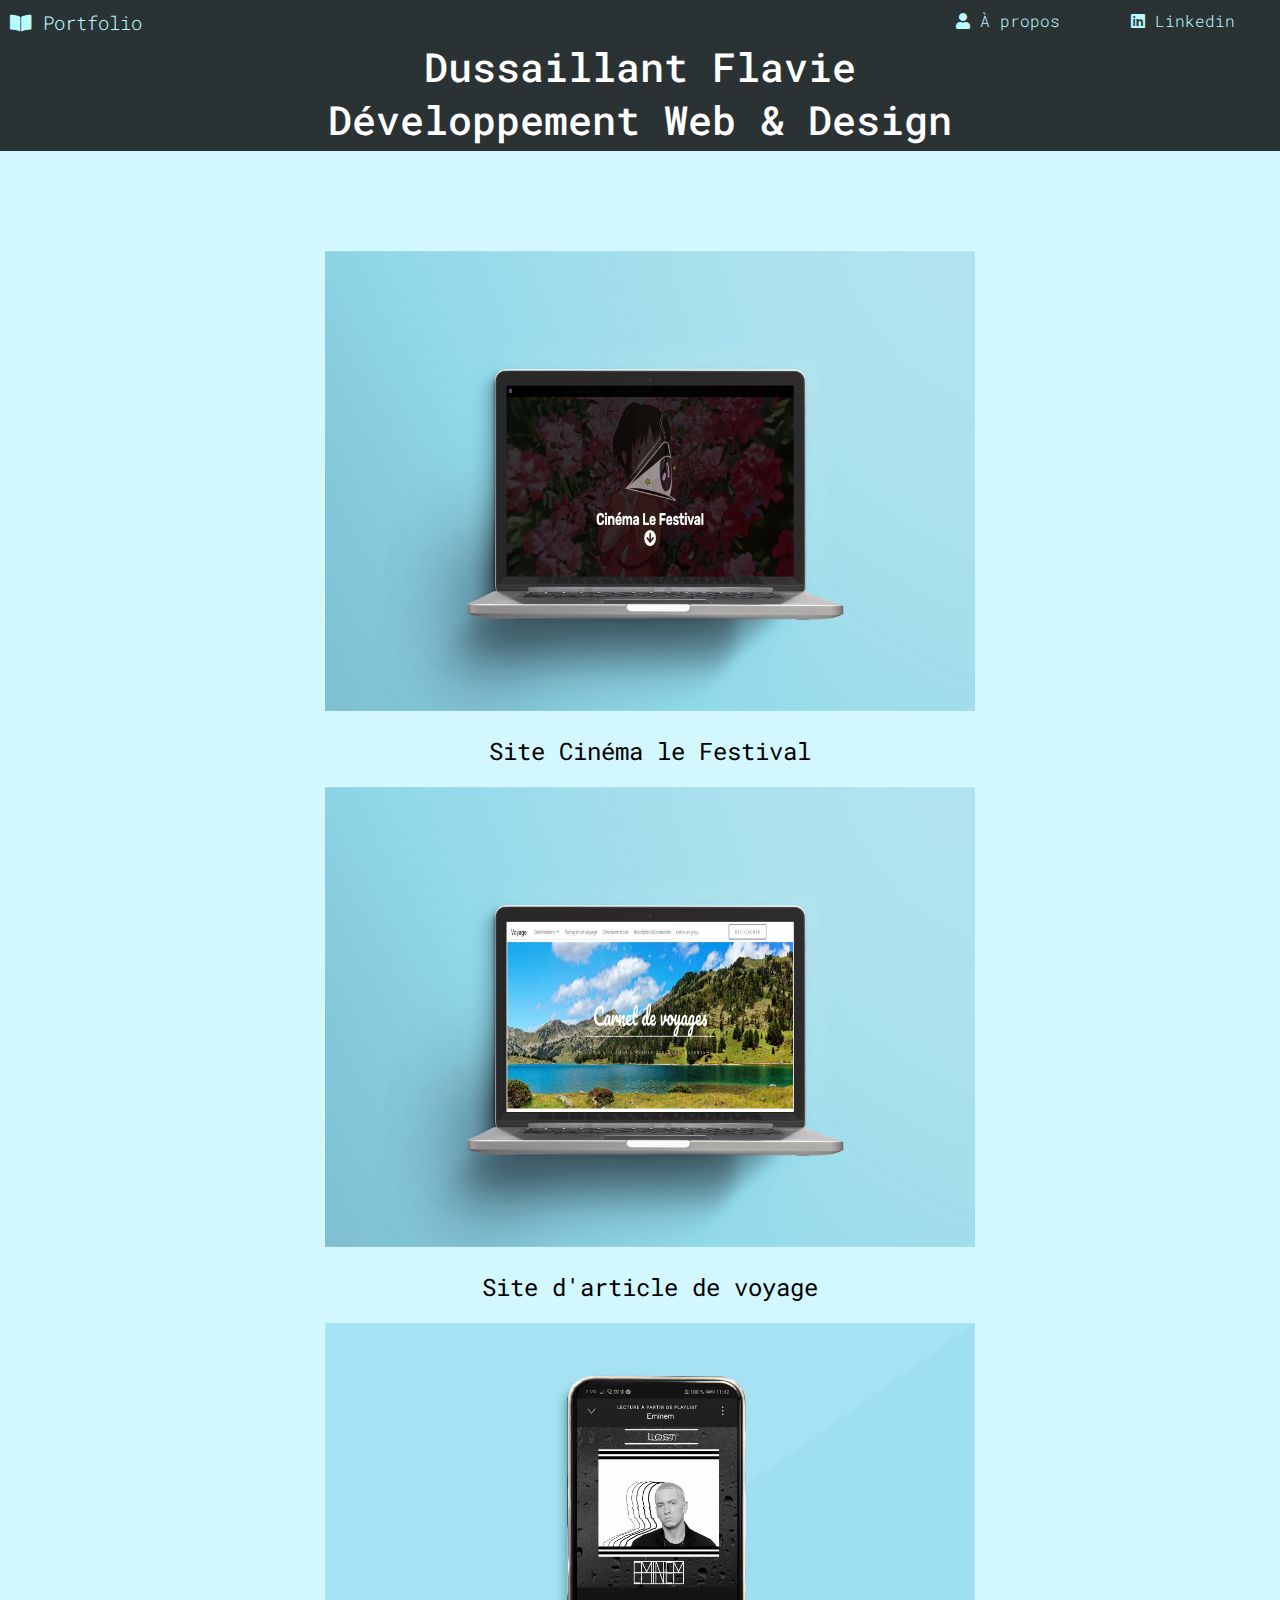
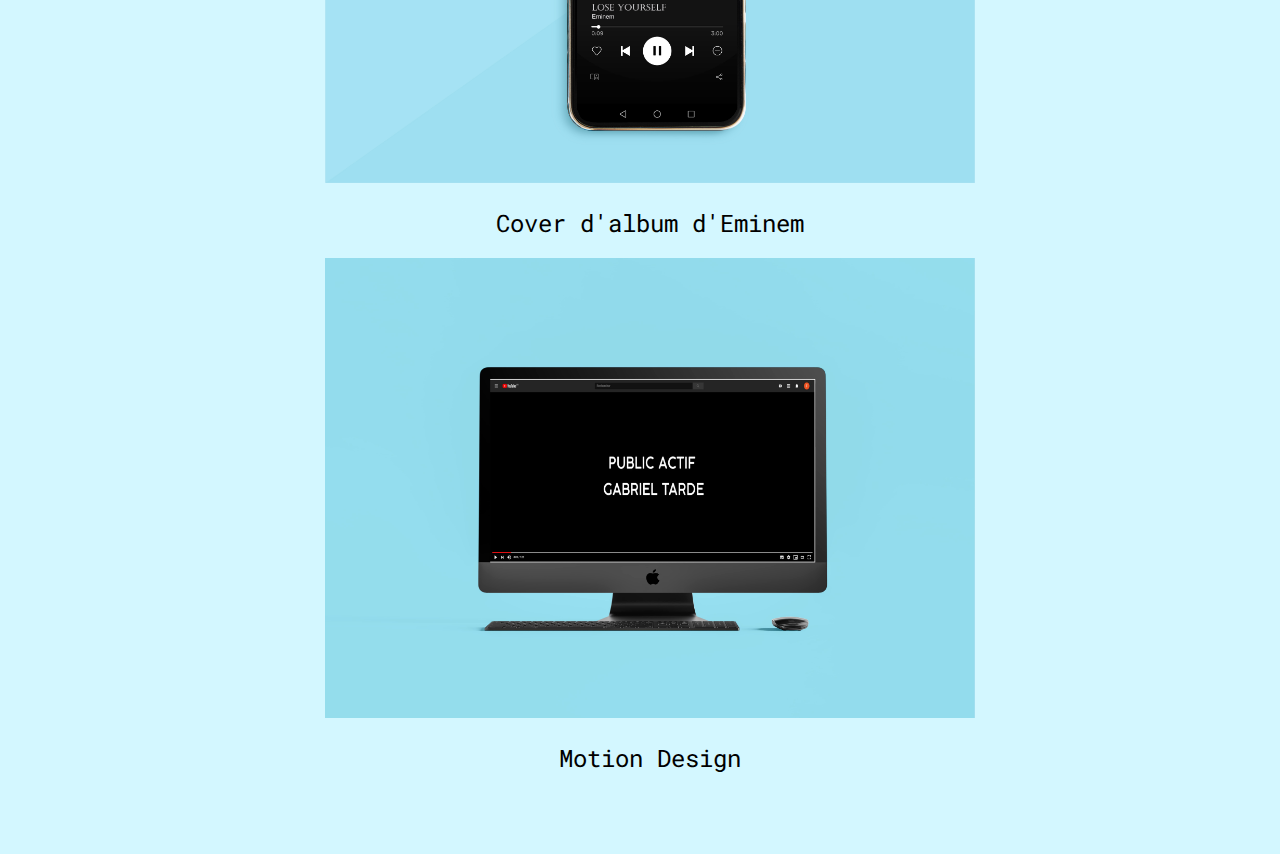
==== index.html @ 9dba4fa4 "lien" ====
<!DOCTYPE html>
<html lang="en">

<head>
    <meta charset="UTF-8">
    <meta name="viewport" content="width=device-width, initial-scale=1.0">
    <title>Dussaillant Flavie | Portfolio</title>
    <link rel="stylesheet" href="https://cdnjs.cloudflare.com/ajax/libs/font-awesome/5.15.1/css/all.min.css">
    <link rel="stylesheet" href="index.css">
</head>

<body>
    <header>
        <div class="top">
            <a href="index.html">
                <p class="headertext">
                    <i class="fas fa-book-open"></i> Portfolio
                </p>
            </a>
            <div class="menu">
                <a href="apropos.html"><i class="fas fa-user"></i> À propos</a>
                <a href="http://www.linkedin.com/in/flavie-dussaillant-998066182"><i class="fab fa-linkedin"></i> Linkedin</a>
            </div>
        </div>
        <div class="titre">
            <h1>Dussaillant Flavie</br>Développement Web & Design</h1>
        </div>
    </header>

    <main>
        <div class="container">
            <div class="container1">
                <div class="element">
                    <a href="sitecinema.html">
                        <img class="image" src="image/ordicinema.jpg" alt="Site le Cinéma le Festival dans un ordinateur portable" />
                        <div class="overlay">
                            <div class="text">Cliquez pour en savoir plus</div>
                        </div>
                    </a>
                </div>
                <h2>Site Cinéma le Festival</h2>
            </div>
            <div class="container1">
                <div class="element">
                    <a href="sitevoyage.html">
                        <img class="image" src="image/ordivoyagefond.jpg" alt="Site d'article de voyage dans un ordinateur portable" />
                        <div class="overlay">
                            <div class="text">Cliquez pour en savoir plus</div>
                        </div>
                    </a>
                </div>
                <h2>Site d'article de voyage</h2>
            </div>

            <div class="container1">
                <div class="element ">
                    <a href="cover.html">
                        <img class="image" src="image/telephonefond.jpg" alt="Cover de l'album de l'artiste eminem dans un téléphone sur Spotify" />
                        <div class="overlay">
                            <div class="text">Cliquez pour en savoir plus</div>
                        </div>
                    </a>
                </div>
                <h2>Cover d'album d'Eminem</h2>
            </div>
            <div class="container1">
                <div class="element ">
                    <a href="motiondesign.html">
                        <img class="image" src="image/ordiyoutube.jpg" alt="Cover de l'album de l'artiste eminem dans un téléphone sur Spotify" />
                        <div class="overlay">
                            <div class="text">Cliquez pour en savoir plus</div>
                        </div>
                    </a>
                </div>
                <h2>Motion Design</h2>
            </div>
        </div>

    </main>
</body>

</html>
---- index.css ----
@import url('https://fonts.googleapis.com/css2?family=Roboto+Mono:wght@100;200;300;400;500;600&display=swap');
                    body {
                        width: 100%;
                        height: 100%;
                        margin: 0;
                        background-color: rgb(211, 247, 255);
                    }
                    
                    main {
                        margin: 0px;
                    }
                    
                    header {
                        margin: 0;
                        left: 0;
                    }
                    /*header*/
                    
                    i {
                        color: rgb(185, 250, 255);
                    }
                    
                    i.fab.fa-youtube {
                        color: black;
                    }
                    
                    .top {
                        display: flex;
                        justify-content: space-between;
                        flex-wrap: column;
                        background-color: rgba(0, 0, 0, 0.8);
                        height: 20px;
                        padding: 10px 10px 10px 10px;
                        margin: 0;
                    }
                    
                    p.headertext {
                        margin: 0;
                        color: rgb(185, 250, 255);
                        font-size: 1.2em;
                        text-align: center;
                        font-family: 'Roboto Mono', monospace;
                        font-weight: 300;
                    }
                    
                    .menu {
                        display: flex;
                        justify-content: space-around;
                        width: 350px;
                        text-align: right;
                        font-family: 'Roboto Mono', monospace;
                        font-weight: 300;
                    }
                    
                    .menu a {
                        text-decoration: none;
                        color: rgb(185, 250, 255);
                    }
                    
                    .titre {
                        display: flex;
                        justify-content: space-around;
                        height: auto;
                        border-top: none;
                        background-color: rgba(0, 0, 0, 0.8);
                    }
                    /*Text*/
                    
                    h1 {
                        text-align: center;
                        color: white;
                        font-size: 2.5em;
                        font-family: 'Roboto Mono', monospace;
                        font-weight: 500;
                        margin: 0px 0px 5px 0px;
                    }
                    
                    h2 {
                        text-align: center;
                        font-family: 'Roboto Mono', monospace;
                        font-weight: 400;
                    }
                    
                    p {
                        text-align: center;
                        font-family: 'Roboto Mono', monospace;
                        font-weight: 200;
                    }
                    
                    a {
                        text-decoration: none;
                        color: black;
                    }
                    
                    a h2:hover {
                        color: purple;
                    }
                    
                    .textexplicatif {
                        display: flex;
                        justify-content: center;
                        margin: 50px 10px 50px 10px;
                    }
                    
                    .textexplicatif p {
                        text-align: justify;
                        width: 950px;
                    }
                    /*Index*/
                    
                    .container {
                        display: flex;
                        justify-content: space-around;
                        flex-wrap: wrap;
                        margin: 100px 60px 60px 80px;
                    }
                    
                    .image {
                        width: 650px;
                        height: 460px;
                    }
                    /* Index Hover : Effet sur image*/
                    
                    .element {
                        position: relative;
                        width: 650px;
                        margin: auto;
                        height: auto;
                    }
                    
                    .overlay {
                        position: absolute;
                        transition: 0.5s;
                        background-color: rgba(0, 0, 0, 0.6);
                        width: 100%;
                        height: 100%;
                        bottom: 0;
                        left: 0;
                        right: 0;
                        overflow: hidden;
                        opacity: 0;
                    }
                    
                    .text {
                        position: absolute;
                        color: white;
                        font-family: 'Roboto Mono', monospace;
                        font-size: 1.5em;
                        top: 50%;
                        left: 30%;
                        text-align: center;
                        opacity: 0;
                    }
                    
                    .element:hover .overlay {
                        opacity: 1;
                    }
                    
                    .element:hover .text {
                        opacity: 1;
                    }
                    /*Site Cinéma*/
                    
                    .partie {
                        display: flex;
                        flex-wrap: wrap;
                        justify-content: space-around;
                    }
                    
                    .siteweb {
                        display: flex;
                        flex-wrap: wrap;
                        margin-top: 80px;
                        justify-content: space-around;
                    }
                    
                    .image11 {
                        margin-top: 10px;
                        width: 500px;
                        height: 100%;
                    }
                    
                    .image12 {
                        margin-top: 20px;
                        width: 550px;
                        height: 360px;
                    }
                    /*Site de voyage*/
                    
                    .image14 {
                        margin-top: 10px;
                        width: 550px;
                        height: 100%;
                    }
                    /*Cover d'album*/
                    
                    .imagecover {
                        width: 600px;
                        height: 400px;
                        margin-top: 15px;
                        padding: 0;
                        object-fit: contain;
                    }
                    
                    .containercover {
                        display: flex;
                        flex-wrap: wrap;
                        flex-direction: ;
                        justify-content: space-around;
                        margin: 100px 30px 10px 30px;
                    }
                    /*A propos*/
                    
                    .presentation {
                        display: flex;
                        justify-content: space-around;
                        width: 100%;
                        height: 100%;
                        margin: 100px 70px 0 70px;
                    }
                    
                    .presentationtext {
                        width: 700px;
                        margin-top: 50px;
                    }
                    
                    .presentationimage {
                        width: 600px;
                        height: 450px;
                        object-fit: contain;
                        margin: 10px 50px 10px 50px;
                    }
                    
                    .presentation p {
                        text-align: justify;
                    }
                    /*Vidéos*/
                    
                    .videocinema {
                        display: flex;
                        justify-content: space-around;
                        flex-wrap: wrap;
                    }
                    
                    .fullscreen-video {
                        width: 1000px;
                        height: 500px;
                        margin: 0;
                        padding: 0;
                        object-fit: contain;
                    }
                    /*Bouton Popup*/
                    
                    .btnPopup {
                        background-color: #1F618D;
                        padding: 1em 1em;
                        font-size: 1em;
                        font-family: 'Roboto Mono', monospace;
                        color: white;
                        cursor: pointer;
                        border-radius: 15px;
                    }
                    
                    .btnPopup:hover {
                        background-color: teal;
                        border-radius: 15px;
                    }
                    
                    .overlay1 {
                        position: fixed;
                        background-color: rgba(0, 0, 0, 0.6);
                        width: 100%;
                        height: 100%;
                        top: 0;
                        left: 0;
                        right: 0;
                        display: none;
                        text-align: center;
                        color: white;
                        font-weight: 400;
                        font-family: 'Roboto Mono', monospace;
                        justify-content: space-around;
                    }
                    
                    .popup {
                        margin: 5% auto;
                        width: 60%;
                        height: 70%;
                        background-color: rgba(0, 0, 0, 0.9);
                        padding: 1em;
                    }
                    
                    .btnClose {
                        cursor: pointer;
                    }
                    
                    .bouton {
                        margin-top: 30px;
                        display: flex;
                        flex-wrap: wrap;
                        justify-content: space-around;
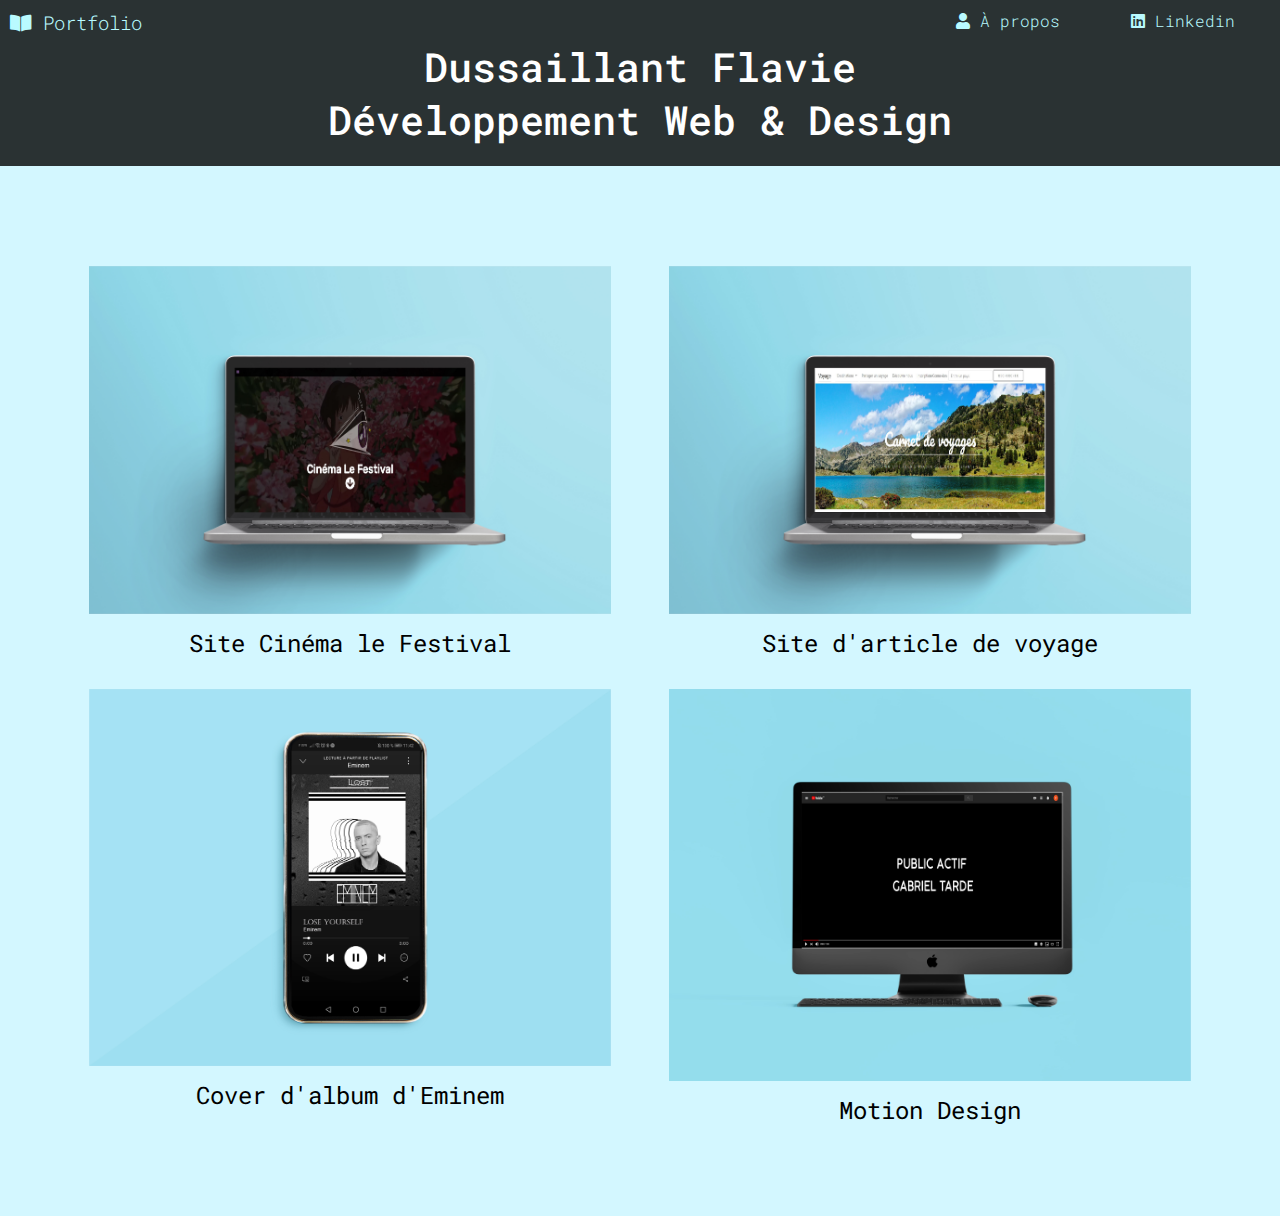
==== commit 6d585ea9: "responsivité index" ====
--- a/index.html
+++ b/index.html
@@ -1,5 +1,5 @@
 <!DOCTYPE html>
-<html lang="en">
+<html lang="fr">
 
 <head>
     <meta charset="UTF-8">
@@ -28,7 +28,7 @@
     </header>
 
     <main>
-        <div class="container">
+        <div class="wrapper">
             <div class="container1">
                 <div class="element">
                     <a href="sitecinema.html">
@@ -38,7 +38,7 @@
                         </div>
                     </a>
                 </div>
-                <h2>Site Cinéma le Festival</h2>
+                <h2 class="index">Site Cinéma le Festival</h2>
             </div>
             <div class="container1">
                 <div class="element">
@@ -49,7 +49,7 @@
                         </div>
                     </a>
                 </div>
-                <h2>Site d'article de voyage</h2>
+                <h2 class="index">Site d'article de voyage</h2>
             </div>
 
             <div class="container1">
@@ -61,7 +61,7 @@
                         </div>
                     </a>
                 </div>
-                <h2>Cover d'album d'Eminem</h2>
+                <h2 class="index">Cover d'album d'Eminem</h2>
             </div>
             <div class="container1">
                 <div class="element ">
@@ -72,7 +72,7 @@
                         </div>
                     </a>
                 </div>
-                <h2>Motion Design</h2>
+                <h2 class="index">Motion Design</h2>
             </div>
         </div>
 
--- a/index.css
+++ b/index.css
@@ -1,301 +1,365 @@
-                        @import url('https://fonts.googleapis.com/css2?family=Roboto+Mono:wght@100;200;300;400;500;600&display=swap');
-                    body {
-                        width: 100%;
-                        height: 100%;
-                        margin: 0;
-                        background-color: rgb(211, 247, 255);
-                    }
-                    
-                    main {
-                        margin: 0px;
-                    }
-                    
-                    header {
-                        margin: 0;
-                        left: 0;
-                    }
-                    /*header*/
-                    
-                    i {
-                        color: rgb(185, 250, 255);
-                    }
-                    
-                    i.fab.fa-youtube {
-                        color: black;
-                    }
-                    
-                    .top {
-                        display: flex;
-                        justify-content: space-between;
-                        flex-wrap: column;
-                        background-color: rgba(0, 0, 0, 0.8);
-                        height: 20px;
-                        padding: 10px 10px 10px 10px;
-                        margin: 0;
-                    }
-                    
-                    p.headertext {
-                        margin: 0;
-                        color: rgb(185, 250, 255);
-                        font-size: 1.2em;
-                        text-align: center;
-                        font-family: 'Roboto Mono', monospace;
-                        font-weight: 300;
-                    }
-                    
-                    .menu {
-                        display: flex;
-                        justify-content: space-around;
-                        width: 350px;
-                        text-align: right;
-                        font-family: 'Roboto Mono', monospace;
-                        font-weight: 300;
-                    }
-                    
-                    .menu a {
-                        text-decoration: none;
-                        color: rgb(185, 250, 255);
-                    }
-                    
-                    .titre {
-                        display: flex;
-                        justify-content: space-around;
-                        height: auto;
-                        border-top: none;
-                        background-color: rgba(0, 0, 0, 0.8);
-                    }
-                    /*Text*/
-                    
-                    h1 {
-                        text-align: center;
-                        color: white;
-                        font-size: 2.5em;
-                        font-family: 'Roboto Mono', monospace;
-                        font-weight: 500;
-                        margin: 0px 0px 5px 0px;
-                    }
-                    
-                    h2 {
-                        text-align: center;
-                        font-family: 'Roboto Mono', monospace;
-                        font-weight: 400;
-                    }
-                    
-                    p {
-                        text-align: center;
-                        font-family: 'Roboto Mono', monospace;
-                        font-weight: 200;
-                    }
-                    
-                    a {
-                        text-decoration: none;
-                        color: black;
-                    }
-                    
-                    a h2:hover {
-                        color: purple;
-                    }
-                    
-                    .textexplicatif {
-                        display: flex;
-                        justify-content: center;
-                        margin: 50px 10px 50px 10px;
-                    }
-                    
-                    .textexplicatif p {
-                        text-align: justify;
-                        width: 950px;
-                    }
-                    /*Index*/
-                    
-                    .container {
-                        display: flex;
-                        justify-content: space-around;
-                        flex-wrap: wrap;
-                        margin: 100px 60px 60px 80px;
-                    }
-                    
-                    .image {
-                        width: 650px;
-                        height: 460px;
-                    }
-                    /* Index Hover : Effet sur image*/
-                    
-                    .element {
-                        position: relative;
-                        width: 650px;
-                        margin: auto;
-                        height: auto;
-                    }
-                    
-                    .overlay {
-                        position: absolute;
-                        transition: 0.5s;
-                        background-color: rgba(0, 0, 0, 0.6);
-                        width: 100%;
-                        height: 100%;
-                        bottom: 0;
-                        left: 0;
-                        right: 0;
-                        overflow: hidden;
-                        opacity: 0;
-                    }
-                    
-                    .text {
-                        position: absolute;
-                        color: white;
-                        font-family: 'Roboto Mono', monospace;
-                        font-size: 1.5em;
-                        top: 50%;
-                        left: 30%;
-                        text-align: center;
-                        opacity: 0;
-                    }
-                    
-                    .element:hover .overlay {
-                        opacity: 1;
-                    }
-                    
-                    .element:hover .text {
-                        opacity: 1;
-                    }
-                    /*Site Cinéma*/
-                    
-                    .partie {
-                        display: flex;
-                        flex-wrap: wrap;
-                        justify-content: space-around;
-                    }
-                    
-                    .siteweb {
-                        display: flex;
-                        flex-wrap: wrap;
-                        margin-top: 80px;
-                        justify-content: space-around;
-                    }
-                    
-                    .image11 {
-                        margin-top: 10px;
-                        width: 500px;
-                        height: 100%;
-                    }
-                    
-                    .image12 {
-                        margin-top: 20px;
-                        width: 550px;
-                        height: 360px;
-                    }
-                    /*Site de voyage*/
-                    
-                    .image14 {
-                        margin-top: 10px;
-                        width: 550px;
-                        height: 100%;
-                    }
-                    /*Cover d'album*/
-                    
-                    .imagecover {
-                        width: 600px;
-                        height: 400px;
-                        margin-top: 15px;
-                        padding: 0;
-                        object-fit: contain;
-                    }
-                    
-                    .containercover {
-                        display: flex;
-                        flex-wrap: wrap;
-                        flex-direction: ;
-                        justify-content: space-around;
-                        margin: 100px 30px 10px 30px;
-                    }
-                    /*A propos*/
-                    
-                    .presentation {
-                        display: flex;
-                        justify-content: space-around;
-                        width: 100%;
-                        height: 100%;
-                        margin: 100px 70px 0 70px;
-                    }
-                    
-                    .presentationtext {
-                        width: 700px;
-                        margin-top: 50px;
-                    }
-                    
-                    .presentationimage {
-                        width: 600px;
-                        height: 450px;
-                        object-fit: contain;
-                        margin: 10px 50px 10px 50px;
-                    }
-                    
-                    .presentation p {
-                        text-align: justify;
-                    }
-                    /*Vidéos*/
-                    
-                    .videocinema {
-                        display: flex;
-                        justify-content: space-around;
-                        flex-wrap: wrap;
-                    }
-                    
-                    .fullscreen-video {
-                        width: 1000px;
-                        height: 500px;
-                        margin: 0;
-                        padding: 0;
-                        object-fit: contain;
-                    }
-                    /*Bouton Popup*/
-                    
-                    .btnPopup {
-                        background-color: #1F618D;
-                        padding: 1em 1em;
-                        font-size: 1em;
-                        font-family: 'Roboto Mono', monospace;
-                        color: white;
-                        cursor: pointer;
-                        border-radius: 15px;
-                    }
-                    
-                    .btnPopup:hover {
-                        background-color: teal;
-                        border-radius: 15px;
-                    }
-                    
-                    .overlay1 {
-                        position: fixed;
-                        background-color: rgba(0, 0, 0, 0.6);
-                        width: 100%;
-                        height: 100%;
-                        top: 0;
-                        left: 0;
-                        right: 0;
-                        display: none;
-                        text-align: center;
-                        color: white;
-                        font-weight: 400;
-                        font-family: 'Roboto Mono', monospace;
-                        justify-content: space-around;
-                    }
-                    
-                    .popup {
-                        margin: 5% auto;
-                        width: 60%;
-                        height: 70%;
-                        background-color: rgba(0, 0, 0, 0.9);
-                        padding: 1em;
-                    }
-                    
-                    .btnClose {
-                        cursor: pointer;
-                    }
-                    
-                    .bouton {
-                        margin-top: 30px;
-                        display: flex;
-                        flex-wrap: wrap;
-                        justify-content: space-around;+@import url('https://fonts.googleapis.com/css2?family=Roboto+Mono:wght@100;200;300;400;500;600&display=swap');
+
+/*src7*/
+
+body {
+    width: 100%;
+    height: 100%;
+    margin: 0;
+    background-color: rgb(211, 247, 255);
+}
+
+main {
+    margin: 0;
+    padding: 0;
+}
+
+header {
+    margin: 0;
+    left: 0;
+}
+
+
+/*header*/
+
+i {
+    color: rgb(185, 250, 255);
+}
+
+i.fab.fa-youtube {
+    color: black;
+}
+
+.top {
+    display: flex;
+    justify-content: space-between;
+    flex-wrap: column;
+    background-color: rgba(0, 0, 0, 0.8);
+    height: 20px;
+    padding: 10px 10px 10px 10px;
+    margin: 0;
+}
+
+p.headertext {
+    margin: 0;
+    color: rgb(185, 250, 255);
+    font-size: 1.2em;
+    text-align: center;
+    font-family: 'Roboto Mono', monospace;
+    font-weight: 300;
+}
+
+.menu {
+    display: flex;
+    justify-content: space-around;
+    width: 350px;
+    text-align: right;
+    font-family: 'Roboto Mono', monospace;
+    font-weight: 300;
+}
+
+.menu:first-child {}
+
+.menu a {
+    text-decoration: none;
+    color: rgb(185, 250, 255);
+}
+
+.titre {
+    display: flex;
+    justify-content: space-around;
+    height: auto;
+    border-top: none;
+    background-color: rgba(0, 0, 0, 0.8);
+}
+
+
+/*Text*/
+
+h1 {
+    text-align: center;
+    color: white;
+    font-size: 2.5em;
+    font-family: 'Roboto Mono', monospace;
+    font-weight: 500;
+    margin: 0px 0px 20px 0px;
+}
+
+h2 {
+    text-align: center;
+    font-family: 'Roboto Mono', monospace;
+    font-weight: 400;
+    font-size: 1.5em;
+}
+
+h2.index {
+    margin-top: 9px;
+    margin-bottom: 30px;
+}
+
+p {
+    text-align: center;
+    font-family: 'Roboto Mono', monospace;
+    font-weight: 300;
+}
+
+a {
+    text-decoration: none;
+    color: black;
+}
+
+a h2:hover {
+    color: purple;
+}
+
+.textexplicatif {
+    display: flex;
+    justify-content: center;
+    margin: 50px 10px 50px 10px;
+}
+
+.textexplicatif p {
+    text-align: center;
+    width: 950px;
+}
+
+
+/*Index*/
+
+.wrapper {
+    display: flex;
+    justify-content: space-around;
+    flex-wrap: wrap;
+    margin: 100px 60px 60px 60px;
+}
+
+.container1 {
+    width: 45%;
+    height: auto;
+}
+
+.image {
+    object-fit: contain;
+    width: 100%;
+    height: 100%;
+}
+
+
+/* Index Hover : Effet sur image*/
+
+.element {
+    position: relative;
+    width: 100%;
+    height: auto;
+    margin: auto;
+    height: auto;
+}
+
+.overlay {
+    position: absolute;
+    display: flex;
+    justify-content: center;
+    align-items: center;
+    transition: 0.5s;
+    background-color: rgba(0, 0, 0, 0.6);
+    width: 100%;
+    height: 100%;
+    bottom: 0;
+    left: 0;
+    right: 0;
+    overflow: hidden;
+    opacity: 0;
+}
+
+.text {
+    position: absolute;
+    color: white;
+    font-family: 'Roboto Mono', monospace;
+    font-size: 1.5em;
+    text-align: center;
+    opacity: 0;
+}
+
+.element:hover .overlay {
+    opacity: 1;
+}
+
+.element:hover .text {
+    opacity: 1;
+}
+
+
+/*Site Cinéma*/
+
+.partie {
+    display: flex;
+    flex-wrap: wrap;
+    justify-content: space-around;
+}
+
+.siteweb {
+    display: flex;
+    flex-wrap: wrap;
+    margin-top: 80px;
+    justify-content: space-around;
+}
+
+.image11 {
+    margin-top: 10px;
+    width: 500px;
+    height: 100%;
+}
+
+.image12 {
+    margin-top: 20px;
+    width: 550px;
+    height: 360px;
+}
+
+
+/*Site de voyage*/
+
+.image14 {
+    margin-top: 10px;
+    width: 550px;
+    height: 100%;
+}
+
+
+/*Cover d'album*/
+
+.imagecover {
+    width: 600px;
+    height: 400px;
+    margin-top: 15px;
+    padding: 0;
+    object-fit: contain;
+}
+
+.containercover {
+    display: flex;
+    flex-wrap: wrap;
+    justify-content: space-around;
+    margin: 100px 30px 10px 30px;
+}
+
+
+/*A propos*/
+
+.presentation {
+    display: flex;
+    justify-content: space-around;
+    width: 100%;
+    height: 100%;
+    margin: 100px 70px 0 70px;
+}
+
+.presentationtext {
+    width: 700px;
+    margin-top: 50px;
+}
+
+.presentationimage {
+    width: 600px;
+    height: 450px;
+    object-fit: contain;
+    margin: 10px 50px 10px 50px;
+}
+
+.presentation p {
+    text-align: left;
+}
+
+
+/*Vidéos*/
+
+.videocinema {
+    display: flex;
+    justify-content: space-around;
+    flex-wrap: wrap;
+}
+
+.fullscreen-video {
+    width: 1000px;
+    height: 500px;
+    margin: 0;
+    padding: 0;
+    object-fit: contain;
+}
+
+
+/*Bouton Popup*/
+
+.btnPopup {
+    background-color: #1F618D;
+    padding: 1em 1em;
+    font-size: 1em;
+    font-family: 'Roboto Mono', monospace;
+    color: white;
+    cursor: pointer;
+    border: 0;
+}
+
+.btnPopup:hover {
+    background-color: teal;
+}
+
+.overlay1 {
+    position: fixed;
+    background-color: rgba(0, 0, 0, 0.6);
+    width: 100%;
+    height: 100%;
+    top: 0;
+    left: 0;
+    right: 0;
+    display: none;
+    text-align: center;
+    color: white;
+    font-weight: 400;
+    font-family: 'Roboto Mono', monospace;
+    justify-content: space-around;
+}
+
+.popup {
+    margin: 5% auto;
+    width: 60%;
+    height: 70%;
+    background-color: rgba(0, 0, 0, 0.9);
+    padding: 1em;
+}
+
+.btnClose {
+    cursor: pointer;
+}
+
+.bouton {
+    margin-top: 30px;
+    display: flex;
+    flex-wrap: wrap;
+    justify-content: space-around;
+}
+
+
+/*Version tablette */
+
+@media all and (max-width:1250px) {
+    h1 {
+        font-size: 2em;
+    }
+}
+
+
+/*Version téléphone */
+
+@media all and (max-width:800px) {
+    .wrapper {
+        flex-direction: column;
+    }
+    .container1 {
+        width: 100%;
+        height: auto;
+    }
+    h1 {
+        font-size: 1.5em;
+    }
+}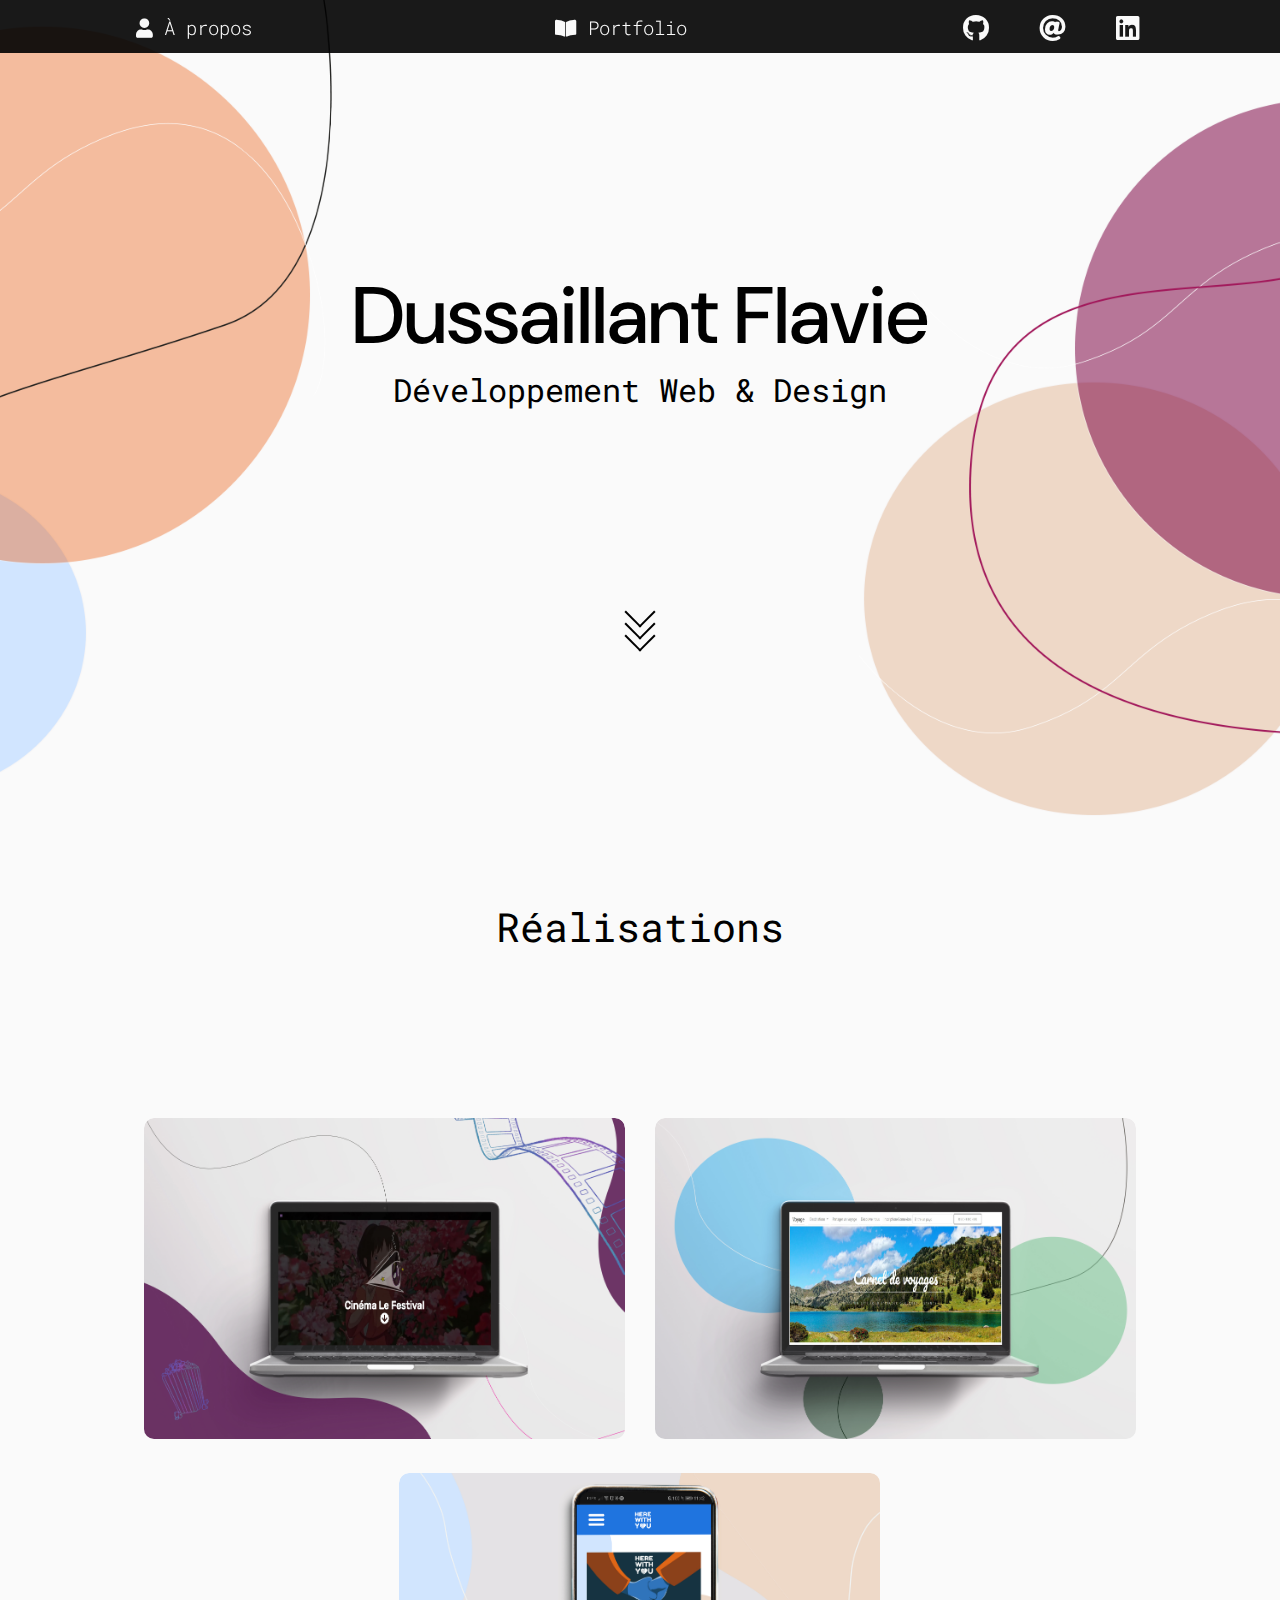
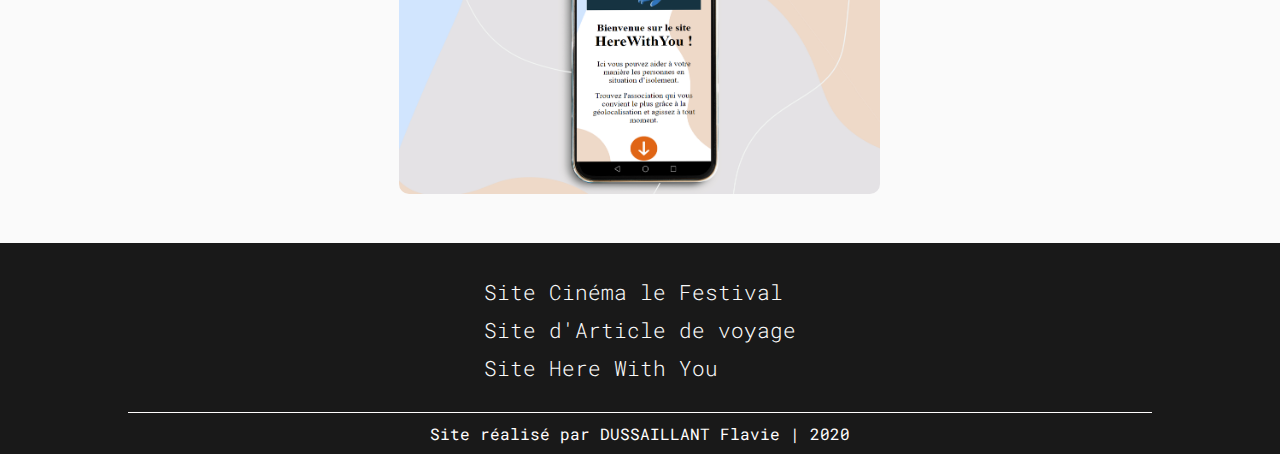
==== commit b98ed4e6: "refonte rewponsive" ====
--- a/index.html
+++ b/index.html
@@ -11,72 +11,143 @@
 
 <body>
     <header>
-        <div class="top">
-            <a href="index.html">
-                <p class="headertext">
-                    <i class="fas fa-book-open"></i> Portfolio
-                </p>
-            </a>
-            <div class="menu">
+        <nav class="menu">
+            <div class="navup">
                 <a href="apropos.html"><i class="fas fa-user"></i> À propos</a>
-                <a href="http://www.linkedin.com/in/flavie-dussaillant-998066182"><i class="fab fa-linkedin"></i> Linkedin</a>
+                <a href="index.html"><i class="fas fa-book-open"></i> Portfolio</a>
             </div>
-        </div>
-        <div class="titre">
-            <h1>Dussaillant Flavie</br>Développement Web & Design</h1>
-        </div>
+            <div class="logonav">
+                <a href="https://github.com/flavie25"><i class="fab fa-github"></i></a>
+                <a href="mailto:flavie.dussaillant@mmibordeaux.com"><i class="fas fa-at"></i></a>
+                <a href="http://www.linkedin.com/in/flavie-dussaillant-998066182"><i class="fab fa-linkedin"></i></a>
+            </div>
+        </nav>
     </header>
 
     <main>
+        <div class="accueilback">
+            <img class="backgrounddesk" src="./image/accueil1.png" alt="">
+            <img class="backgroundmobile" src="./image/fondmobile.jpg" alt="">
+            <div class="textaccueil">
+                <h1>Dussaillant Flavie</h1>
+                <h2>Développement Web & Design</h2>
+                <div class="box">
+                    <span></span>
+                    <span></span>
+                    <span></span>
+                </div>
+            </div>
+        </div>
+
+        <h2>Réalisations</h2>
         <div class="wrapper">
             <div class="container1">
                 <div class="element">
                     <a href="sitecinema.html">
-                        <img class="image" src="image/ordicinema.jpg" alt="Site le Cinéma le Festival dans un ordinateur portable" />
+                        <img class="image" src="image/cinema.jpg" alt="Site le Cinéma le Festival dans un ordinateur portable" />
                         <div class="overlay">
-                            <div class="text">Cliquez pour en savoir plus</div>
+                            <div class="text">
+                                <h2 class="index">Site Cinéma le Festival</h2>
+                                Cliquez pour en savoir plus
+                            </div>
                         </div>
                     </a>
                 </div>
-                <h2 class="index">Site Cinéma le Festival</h2>
             </div>
             <div class="container1">
                 <div class="element">
                     <a href="sitevoyage.html">
-                        <img class="image" src="image/ordivoyagefond.jpg" alt="Site d'article de voyage dans un ordinateur portable" />
+                        <img class="image" src="image/voyage.jpg" alt="Site d'article de voyage dans un ordinateur portable" />
                         <div class="overlay">
-                            <div class="text">Cliquez pour en savoir plus</div>
+                            <div class="text">
+                                <h2 class="index">Site d'article de voyage</h2>
+                                Cliquez pour en savoir plus
+                            </div>
                         </div>
                     </a>
                 </div>
-                <h2 class="index">Site d'article de voyage</h2>
             </div>
+            <div class="container1">
+                <div class="element ">
+                    <a href="maindanslamain.html">
+                        <img class="image" src="image/maindanslamain.jpg" alt="Site Here With You version mobile" />
+                        <div class="overlay">
+                            <div class="text">
+                                <h2 class="index">Site Here With You</h2>
+                                Cliquez pour en savoir plus
+                            </div>
+                        </div>
+                    </a>
+                </div>
+            </div>
+            <!--
+            <div class="container1">
+                <div class="element ">
+                    <a href="blogart.html">
+                        <img class="image" src="image/maindanslamain.jpg" alt="Cover de l'album de l'artiste eminem dans un téléphone sur Spotify" />
+                        <div class="overlay">
+                            <div class="text">
+                                <h2 class="index">Site Face Cachées de Bordeaux</h2>
+                                Cliquez pour en savoir plus
+                            </div>
+                        </div>
+                    </a>
+                </div>
+            </div>
+          
 
             <div class="container1">
                 <div class="element ">
                     <a href="cover.html">
-                        <img class="image" src="image/telephonefond.jpg" alt="Cover de l'album de l'artiste eminem dans un téléphone sur Spotify" />
+                        <img class="image" src="image/telephone.jpg" alt="Cover de l'album de l'artiste eminem dans un téléphone sur Spotify" />
                         <div class="overlay">
-                            <div class="text">Cliquez pour en savoir plus</div>
+                            <div class="text">
+                                <h2 class="index">Cover d'album d'Eminem</h2>
+                                Cliquez pour en savoir plus
+                            </div>
                         </div>
                     </a>
                 </div>
-                <h2 class="index">Cover d'album d'Eminem</h2>
             </div>
             <div class="container1">
                 <div class="element ">
                     <a href="motiondesign.html">
                         <img class="image" src="image/ordiyoutube.jpg" alt="Cover de l'album de l'artiste eminem dans un téléphone sur Spotify" />
                         <div class="overlay">
-                            <div class="text">Cliquez pour en savoir plus</div>
+                            <div class="text">
+                                <h2 class="index">Motion Design</h2>
+                                Cliquez pour en savoir plus
+                            </div>
                         </div>
                     </a>
                 </div>
-                <h2 class="index">Motion Design</h2>
+            </div>
+              -->
+        </div>
+    </main>
+
+    <footer>
+        <div class="lien">
+            <div class="colonnedouble">
+                <div class="colonne">
+                    <a href="sitecinema.html">Site Cinéma le Festival</a>
+                    <a href="sitevoyage.html">Site d'Article de voyage</a>
+                    <a href="maindanslamain.html">Site Here With You</a>
+                </div>
+                <!--
+                <div class="ligne"></div>
+                <div class="colonne">
+                    <a href="cover.html">Cover d'album d'Eminem</a>
+                    <a href="motiondesign.html">Motion Design</a>
+                </div>
+                -->
             </div>
         </div>
-
-    </main>
+        <div class="lignefooter"></div>
+        <div class="textfooter">
+            <p>Site réalisé par DUSSAILLANT Flavie | 2020</p>
+        </div>
+    </footer>
 </body>
 
 </html>--- a/index.css
+++ b/index.css
@@ -1,16 +1,17 @@
 @import url('https://fonts.googleapis.com/css2?family=Roboto+Mono:wght@100;200;300;400;500;600&display=swap');
+@import url('https://fonts.googleapis.com/css2?family=DM+Sans:wght@400;500&family=Staatliches&display=swap');
 
 /*src7*/
 
 body {
-    width: 100%;
-    height: 100%;
     margin: 0;
-    background-color: rgb(211, 247, 255);
+    width: auto;
+    background-color: rgb(250, 250, 250);
 }
 
 main {
     margin: 0;
+    left: 0;
     padding: 0;
 }
 
@@ -19,58 +20,137 @@
     left: 0;
 }
 
+footer {
+    background-color: rgba(0, 0, 0, 0.9);
+}
+
 
 /*header*/
 
 i {
-    color: rgb(185, 250, 255);
+    color: inherit;
 }
 
 i.fab.fa-youtube {
     color: black;
 }
 
-.top {
-    display: flex;
-    justify-content: space-between;
-    flex-wrap: column;
-    background-color: rgba(0, 0, 0, 0.8);
-    height: 20px;
-    padding: 10px 10px 10px 10px;
-    margin: 0;
-}
-
-p.headertext {
-    margin: 0;
-    color: rgb(185, 250, 255);
-    font-size: 1.2em;
-    text-align: center;
+.menu {
+    display: flex;
+    justify-content: space-around;
+    background-color: rgba(0, 0, 0, 0.9);
+    width: 100vw;
+    height: auto;
+    left: 0;
+    top: 0;
+    right: 0;
     font-family: 'Roboto Mono', monospace;
     font-weight: 300;
-}
-
-.menu {
-    display: flex;
-    justify-content: space-around;
-    width: 350px;
-    text-align: right;
-    font-family: 'Roboto Mono', monospace;
-    font-weight: 300;
-}
-
-.menu:first-child {}
+    padding: 10px;
+    position: fixed;
+    z-index: 10;
+}
 
 .menu a {
     text-decoration: none;
-    color: rgb(185, 250, 255);
+    color: rgb(250, 250, 250);
+    margin: 5px 50px 0px 0px;
+    font-size: 1.2em;
+}
+
+.navup {
+    display: flex;
+    justify-content: space-around;
+    flex: 2;
+}
+
+.logonav {
+    display: flex;
+    justify-content: center;
+    flex: 1;
+}
+
+.logonav i {
+    font-size: 1.4em;
 }
 
 .titre {
-    display: flex;
-    justify-content: space-around;
-    height: auto;
-    border-top: none;
-    background-color: rgba(0, 0, 0, 0.8);
+    margin: 100px 0px;
+}
+
+.textaccueil h1 {
+    font-family: 'DM Sans', sans-serif;
+    font-size: 5em;
+    margin: 0;
+}
+
+.textaccueil h2 {
+    font-size: 2em;
+}
+
+.accueilback {
+    display: flex;
+    justify-content: center;
+    width: 100%;
+    height: 100vh;
+    position: relative;
+}
+
+.backgrounddesk {
+    object-fit: cover;
+    width: 100%;
+}
+
+.backgroundmobile {
+    display: none;
+}
+
+.textaccueil {
+    position: absolute;
+    top: 0;
+    left: 0;
+    width: 100%;
+    height: 100%;
+    display: flex;
+    justify-content: center;
+    align-items: center;
+    flex-direction: column;
+}
+
+.box {
+    margin-top: 200px;
+}
+
+.box span {
+    width: 20px;
+    height: 20px;
+    display: block;
+    border-right: 2px solid rgb(0, 0, 0);
+    border-bottom: 2px solid rgb(0, 0, 0);
+    transform: rotate(45deg);
+    margin: -10px;
+    animation: animate 2s infinite;
+}
+
+.box span:nth-child(2) {
+    animation-delay: -0.2s;
+}
+
+.box span:nth-child(3) {
+    animation-delay: -0.4s;
+}
+
+@keyframes animate {
+    0% {
+        opacity: 0;
+    }
+    50% {
+        opacity: 1;
+        transform: rotate(45deg) translate(10px, 10px);
+    }
+    100% {
+        opacity: 0;
+    }
 }
 
 
@@ -78,49 +158,56 @@
 
 h1 {
     text-align: center;
-    color: white;
-    font-size: 2.5em;
+    color: black;
+    font-size: 3em;
     font-family: 'Roboto Mono', monospace;
     font-weight: 500;
-    margin: 0px 0px 20px 0px;
+    margin: 20px 0px 20px 0px;
 }
 
 h2 {
     text-align: center;
     font-family: 'Roboto Mono', monospace;
     font-weight: 400;
-    font-size: 1.5em;
+    font-size: 2.5em;
+    margin: 0;
 }
 
 h2.index {
     margin-top: 9px;
     margin-bottom: 30px;
+    font-size: 1.5em;
 }
 
 p {
-    text-align: center;
+    text-align: left;
     font-family: 'Roboto Mono', monospace;
-    font-weight: 300;
+    font-weight: 400;
+    font-size: 1em;
+    margin: 0;
 }
 
 a {
     text-decoration: none;
     color: black;
-}
-
-a h2:hover {
-    color: purple;
+    font-family: 'Roboto Mono', monospace;
+    font-weight: 300;
+}
+
+a:hover {
+    color: rgb(255, 163, 87);
 }
 
 .textexplicatif {
     display: flex;
     justify-content: center;
-    margin: 50px 10px 50px 10px;
+    width: auto;
+    margin: 25px 15px 40px 15px;
 }
 
 .textexplicatif p {
     text-align: center;
-    width: 950px;
+    width: 60%;
 }
 
 
@@ -128,20 +215,36 @@
 
 .wrapper {
     display: flex;
-    justify-content: space-around;
+    justify-content: center;
     flex-wrap: wrap;
-    margin: 100px 60px 60px 60px;
+    margin: auto;
+    margin-top: 150px;
+    margin-bottom: 30px;
+    width: 80%;
+    border-radius: 10px;
 }
 
 .container1 {
-    width: 45%;
-    height: auto;
+    width: 47%;
+    height: 100%;
+    margin: 15px;
+    overflow: hidden;
+    border-radius: 10px;
 }
 
 .image {
     object-fit: contain;
+    margin: 0;
     width: 100%;
     height: 100%;
+    transition: transform 0.4s ease-in-out;
+    transform: scale(1);
+    will-change: transform;
+    border-radius: 10px;
+}
+
+.container1:hover .image {
+    transform: scale(1.1);
 }
 
 
@@ -152,7 +255,11 @@
     width: 100%;
     height: auto;
     margin: auto;
-    height: auto;
+    padding: 0;
+}
+
+.container1:last-child {
+    align-items: center;
 }
 
 .overlay {
@@ -189,56 +296,178 @@
 }
 
 
-/*Site Cinéma*/
+/*Index
+
+.wrapper {
+    display: flex;
+    justify-content: space-between;
+    flex-wrap: wrap;
+    margin: auto;
+    margin-top: 100px;
+    width: 80%;
+}
+
+.container1 {
+    width: 45%;
+    height: auto;
+}
+
+.image {
+    object-fit: contain;
+    margin: 0;
+    width: 100%;
+    height: 100%;
+}*/
+
+
+/* Index Hover : Effet sur image
+
+.element {
+    position: relative;
+    width: 100%;
+    height: auto;
+    margin: auto;
+    height: auto;
+}
+
+.overlay {
+    position: absolute;
+    display: flex;
+    justify-content: center;
+    align-items: center;
+    transition: 0.5s;
+    background-color: rgba(0, 0, 0, 0.6);
+    width: 100%;
+    height: 100%;
+    bottom: 0;
+    left: 0;
+    right: 0;
+    overflow: hidden;
+    opacity: 0;
+}
+
+.text {
+    position: absolute;
+    color: white;
+    font-family: 'Roboto Mono', monospace;
+    font-size: 1.5em;
+    text-align: center;
+    opacity: 0;
+}
+
+.element:hover .overlay {
+    opacity: 1;
+}
+
+.element:hover .text {
+    opacity: 1;
+}*/
+
+
+/*Site Cinéma et Voyage*/
 
 .partie {
     display: flex;
     flex-wrap: wrap;
-    justify-content: space-around;
+    width: auto;
+    justify-content: space-around;
+}
+
+.mission {
+    display: flex;
+    align-items: center;
+    flex-direction: row;
+    justify-content: space-around;
+    width: 90%;
+    margin-bottom: 100px;
+    margin: auto;
+}
+
+.missionpresentation {
+    display: flex;
+    align-items: flex-start;
+    flex-direction: column;
+    justify-content: space-between;
+    width: 90%;
+}
+
+.missionimage {
+    width: 100%;
+}
+
+.missiontext {
+    color: black;
+    font-family: 'Roboto Mono', monospace;
+    font-weight: 400;
+    font-size: 1.5em;
+    text-align: center;
+    margin: 15px 0px;
+}
+
+.infos {
+    color: black;
+    font-family: 'Roboto Mono', monospace;
+    font-weight: 400;
+    text-align: left;
+    font-size: 1.2em;
+    margin-bottom: 30px;
+}
+
+.videocinemaMission {
+    display: flex;
+    flex-wrap: wrap;
+    justify-content: center;
+    align-items: center;
+    width: 50%;
+    height: 70%;
+    margin-bottom: 20px;
 }
 
 .siteweb {
     display: flex;
     flex-wrap: wrap;
+    justify-content: space-around;
+    width: 93%;
+    margin: auto;
     margin-top: 80px;
-    justify-content: space-around;
+    margin-bottom: 20px;
 }
 
 .image11 {
     margin-top: 10px;
-    width: 500px;
+    width: 30%;
     height: 100%;
 }
 
-.image12 {
-    margin-top: 20px;
-    width: 550px;
-    height: 360px;
-}
-
-
-/*Site de voyage*/
-
-.image14 {
+.imagemdm {
     margin-top: 10px;
-    width: 550px;
+    width: 23%;
     height: 100%;
 }
 
-
-/*Cover d'album*/
-
-.imagecover {
-    width: 600px;
-    height: 400px;
+.imagecinema {
+    width: 90%;
+    height: auto;
     margin-top: 15px;
     padding: 0;
     object-fit: contain;
 }
 
+
+/*Cover d'album*/
+
+.imagecover {
+    width: 30%;
+    height: auto;
+    margin-top: 15px;
+    padding: 0;
+    object-fit: contain;
+}
+
 .containercover {
     display: flex;
     flex-wrap: wrap;
+    width: auto;
     justify-content: space-around;
     margin: 100px 30px 10px 30px;
 }
@@ -249,25 +478,50 @@
 .presentation {
     display: flex;
     justify-content: space-around;
-    width: 100%;
-    height: 100%;
-    margin: 100px 70px 0 70px;
+    width: auto;
+    height: auto;
+    margin: 100px 70px 100px 70px;
+}
+
+
+/*.presentationtext {
+    width: 50%;
+    margin-top: 50px;
+}*/
+
+.pres1 {
+    font-family: 'Roboto Mono', monospace;
+    font-weight: 400;
+    text-align: left;
+    font-size: 1.2em;
+    align-items: center;
+}
+
+.infocomp {
+    display: flex;
+    justify-content: space-between;
+}
+
+.competence {
+    display: flex;
 }
 
 .presentationtext {
-    width: 700px;
-    margin-top: 50px;
+    display: flex;
+    justify-content: space-around;
+    flex-direction: column;
 }
 
 .presentationimage {
-    width: 600px;
-    height: 450px;
+    width: 30%;
+    height: auto;
     object-fit: contain;
     margin: 10px 50px 10px 50px;
 }
 
 .presentation p {
     text-align: left;
+    font-size: 1.2em;
 }
 
 
@@ -275,68 +529,193 @@
 
 .videocinema {
     display: flex;
-    justify-content: space-around;
     flex-wrap: wrap;
+    justify-content: center;
+    align-items: center;
+    width: 30%;
+    height: 70%;
+    margin: auto;
+    margin-bottom: 20px;
 }
 
 .fullscreen-video {
-    width: 1000px;
-    height: 500px;
+    width: 100%;
+    height: auto;
+    padding: 0;
+    object-fit: contain;
+    margin: auto;
+    display: flex;
+    justify-content: center;
+}
+
+.videocinema1 {
+    display: flex;
+    flex-wrap: wrap;
+    justify-content: center;
+    align-items: center;
+    width: 50%;
+    height: 70%;
+    margin: auto;
+    margin-bottom: 20px;
+}
+
+.fullscreen-video1 {
+    width: 100%;
+    height: auto;
     margin: 0;
     padding: 0;
     object-fit: contain;
 }
 
 
-/*Bouton Popup*/
-
-.btnPopup {
-    background-color: #1F618D;
-    padding: 1em 1em;
+/*footer*/
+
+.lien {
+    display: flex;
+    flex-wrap: wrap;
+    justify-content: space-around;
+    padding: 5px;
+    padding-top: 20px;
+}
+
+.lien a {
+    font-size: 1.3em;
+    color: rgb(250, 250, 250);
+    margin: 5px;
+}
+
+.colonne {
+    display: flex;
+    justify-content: left;
+    flex-direction: column;
+}
+
+.colonnedouble {
+    display: flex;
+}
+
+.colonnedouble .colonne {
+    margin: 10px;
+}
+
+.ligne {
+    width: 5px;
+    border-left: 1px solid rgb(255, 253, 253);
+    height: 80%;
+    margin: auto;
+}
+
+.lignefooter {
+    width: 80%;
+    margin: auto;
+    margin-top: 10px;
+    border-top: 1px solid rgb(255, 253, 253);
+}
+
+.textfooter p {
+    color: rgb(255, 253, 253);
+    text-align: center;
+    padding: 10px 0;
+}
+
+.CV {
+    display: flex;
+    justify-content: space-around;
+    align-items: center;
+}
+
+.btn {
+    background: none;
+    border: 2px solid #000000;
+    color: rgb(0, 0, 0);
+    border-radius: 5px;
+    margin: 10px;
+    padding: 5px 25px;
     font-size: 1em;
-    font-family: 'Roboto Mono', monospace;
-    color: white;
+    transition: ease-out 0.3s;
+    position: relative;
+    z-index: 1;
+}
+
+.btn:hover {
+    background-color: rgba(250, 250, 250);
     cursor: pointer;
-    border: 0;
-}
-
-.btnPopup:hover {
-    background-color: teal;
-}
-
-.overlay1 {
-    position: fixed;
-    background-color: rgba(0, 0, 0, 0.6);
-    width: 100%;
-    height: 100%;
+}
+
+.btn::before {
     top: 0;
+    left: 50%;
+    right: 50%;
+    bottom: 0;
+    position: absolute;
+    transition: 0.5s all ease;
+    opacity: 0;
+    content: "";
+    background-color: rgb(255, 163, 87);
+}
+
+.btn:hover::before {
+    transition: 0.5s all ease;
     left: 0;
     right: 0;
-    display: none;
-    text-align: center;
-    color: white;
-    font-weight: 400;
-    font-family: 'Roboto Mono', monospace;
-    justify-content: space-around;
-}
-
-.popup {
-    margin: 5% auto;
-    width: 60%;
-    height: 70%;
-    background-color: rgba(0, 0, 0, 0.9);
-    padding: 1em;
-}
-
-.btnClose {
-    cursor: pointer;
-}
-
-.bouton {
-    margin-top: 30px;
-    display: flex;
-    flex-wrap: wrap;
-    justify-content: space-around;
+    opacity: 1;
+    z-index: -1;
+}
+
+.title {
+    text-align: left;
+    font-size: 2em;
+}
+
+.icon {
+    width: 4%
+}
+
+
+/*Carrousel*/
+
+.tns-controls {
+    display: flex;
+    justify-content: space-around;
+    margin: 20px 0px 40px 0px;
+}
+
+.tns-controls.button {
+    background-color: #E06615;
+    border: none;
+    width: 50px;
+    height: 50px;
+    border-radius: 25px;
+    padding: 10px;
+    font-size: 1.3em;
+    color: #fff;
+}
+
+.tns-outer {
+    margin: auto;
+    margin-bottom: 30px;
+    width: 80%;
+    border-radius: 30px;
+}
+
+.tns-nav {
+    display: flex;
+    justify-content: center;
+    margin: 20px 0px 40px 0px;
+}
+
+.tns-nav-active {
+    background-color: rgba(0, 0, 0, 0.8);
+    border: none;
+}
+
+.tns-nav .button {
+    width: 8px;
+    height: 24px;
+    border-radius: 12px;
+    border: none;
+    margin: 5px;
+    background-color: #B7C4D6;
 }
 
 
@@ -346,6 +725,55 @@
     h1 {
         font-size: 2em;
     }
+    h2 {
+        font-size: 1.2em;
+    }
+    .text {
+        font-size: 1em;
+    }
+    .textexplicatif p {
+        width: 70%;
+    }
+    .presentation {
+        flex-direction: column-reverse;
+        justify-content: center;
+        align-items: center;
+        margin: 60px 10px 0 10px;
+    }
+    .presentationtext {
+        width: 90%;
+        margin-top: 50px;
+    }
+    .presentationimage {
+        width: 45%;
+        height: auto;
+        object-fit: contain;
+        margin: 10px;
+    }
+    .presentation p {
+        font-size: 1em;
+    }
+    .wrapper {
+        margin: auto;
+        margin-top: 80px;
+        width: 90%;
+    }
+    .videocinema {
+        width: 60%;
+        height: 70%;
+    }
+    .fullscreen-video {
+        width: 70%;
+    }
+    .partie {
+        flex-direction: column;
+    }
+    .textaccueil h1 {
+        font-size: 4em;
+    }
+    .textaccueil h2 {
+        font-size: 2em;
+    }
 }
 
 
@@ -354,12 +782,127 @@
 @media all and (max-width:800px) {
     .wrapper {
         flex-direction: column;
+        justify-content: center;
+        align-items: center;
+        width: 90%;
+        margin-top: 40px;
     }
     .container1 {
         width: 100%;
         height: auto;
+        margin: 5px 0px;
     }
     h1 {
         font-size: 1.5em;
+        margin: 0;
+    }
+    h2 {
+        font-size: 1.5em;
+    }
+    p {
+        font-size: 0.8em;
+    }
+    .textexplicatif p {
+        width: 100%;
+    }
+    .siteweb {
+        flex-direction: column;
+        margin: auto;
+        margin-bottom: 20px;
+        justify-content: center;
+        align-items: center;
+    }
+    .image11 {
+        width: 90%;
+        height: 100%;
+    }
+    .containercover {
+        flex-direction: column;
+        justify-content: center;
+        align-items: center;
+        margin: 60px 20px 10px 20px;
+    }
+    .imagecover {
+        width: 80%;
+    }
+    .presentationimage {
+        width: 70%;
+        height: auto;
+        object-fit: contain;
+        margin: 10px;
+    }
+    .presentationtext {
+        width: 90%;
+    }
+    .presentation {
+        margin: 20px 10px 0 10px;
+    }
+    p.headertext {
+        font-size: 0.9em;
+    }
+    .menu {
+        flex-direction: column;
+        align-items: center;
+    }
+    .navup {
+        display: flex;
+        flex-direction: row;
+    }
+    .menu a {
+        font-size: 0.9em;
+    }
+    .lien {
+        flex-direction: column;
+    }
+    .lien a {
+        font-size: 0.9em;
+    }
+    .videocinema {
+        width: 80%;
+        height: 70%;
+    }
+    .fullscreen-video {
+        width: 100%;
+    }
+    .videocinema1 {
+        width: 80%;
+        height: 70%;
+    }
+    .infocomp {
+        flex-direction: column;
+    }
+    .presentation {
+        margin: 0;
+    }
+    .titre {
+        margin: 100px 0 0 0;
+    }
+    .pres1 {
+        font-size: 1em;
+        margin: 10px 0;
+    }
+    h2.title {
+        font-size: 1.3em;
+        font-weight: 800;
+    }
+    .textaccueil h1 {
+        font-size: 2em;
+    }
+    .textaccueil h2 {
+        font-size: 1.5em;
+    }
+    .backgrounddesk {
+        display: none;
+    }
+    .backgroundmobile {
+        object-fit: cover;
+        width: 100%;
+        display: block;
+    }
+    .mission {
+        flex-direction: column;
+    }
+    .colonnedouble {
+        flex-direction: column;
     }
 }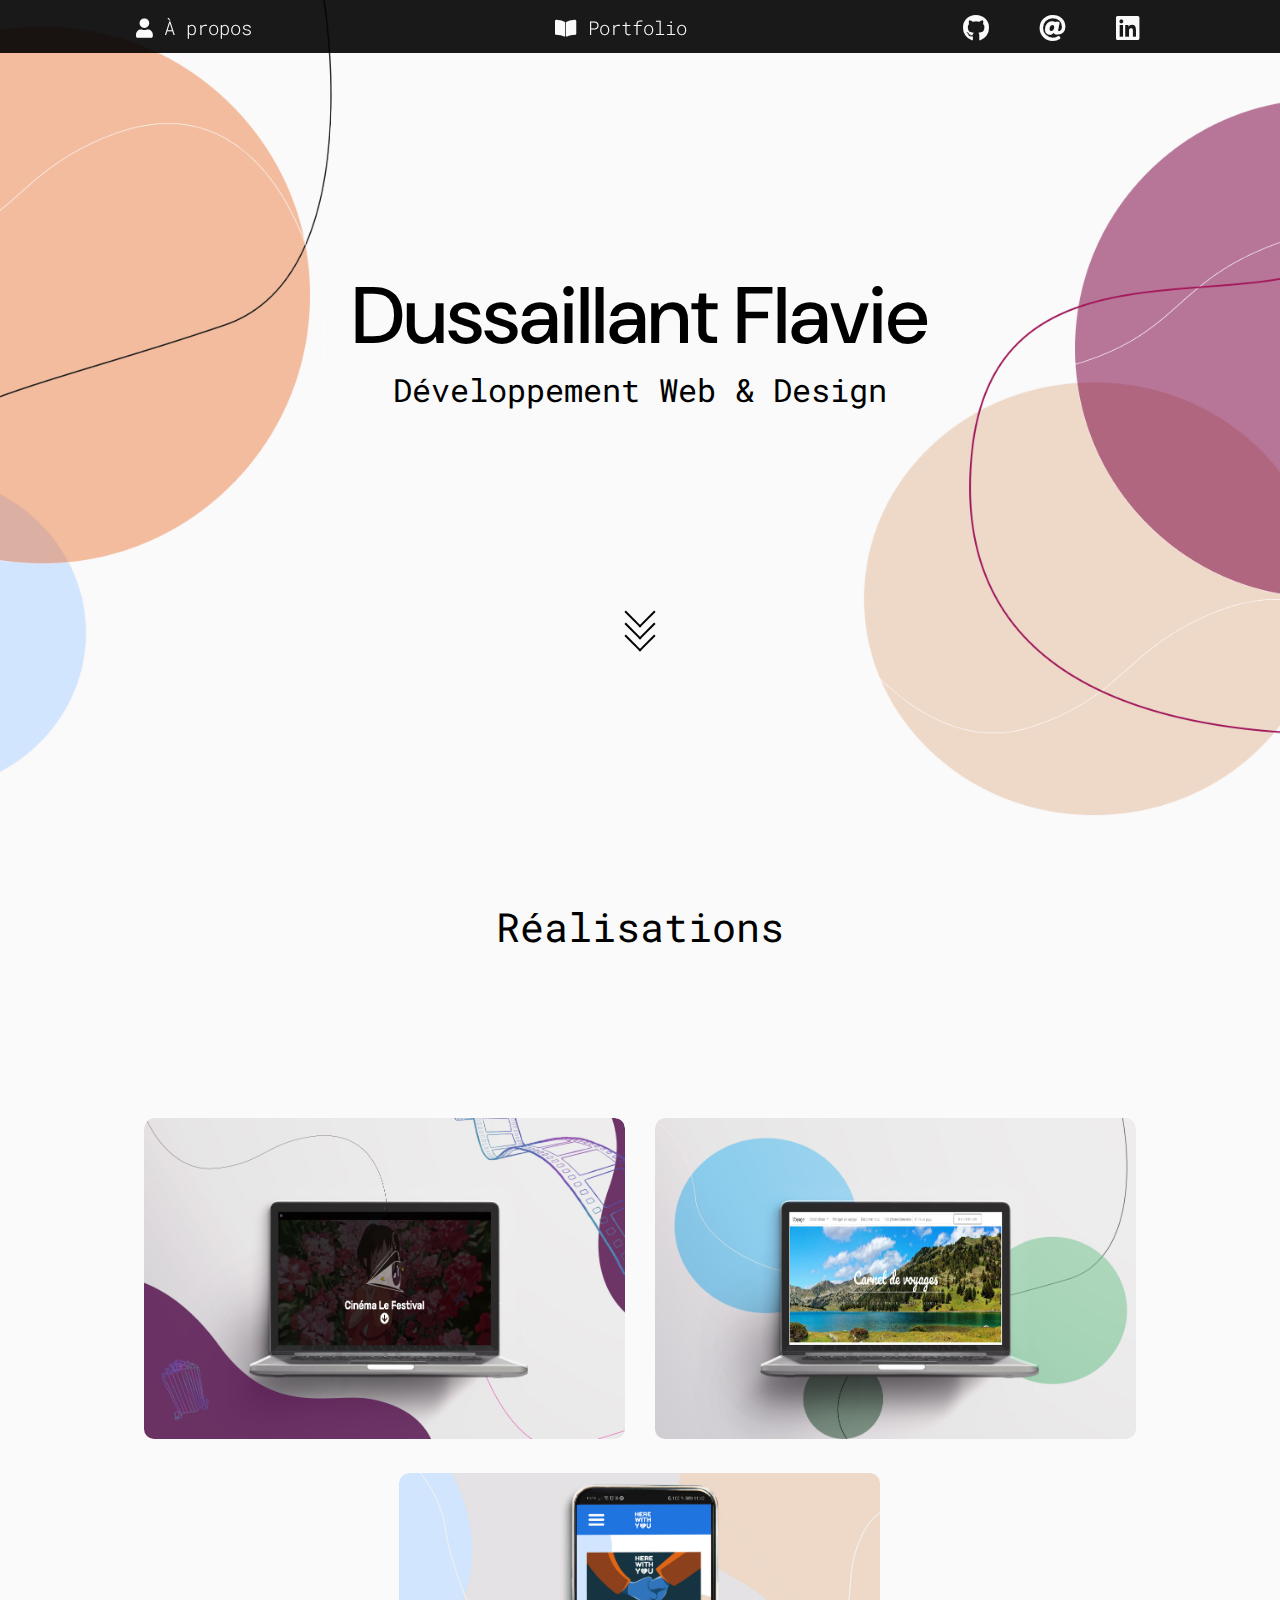
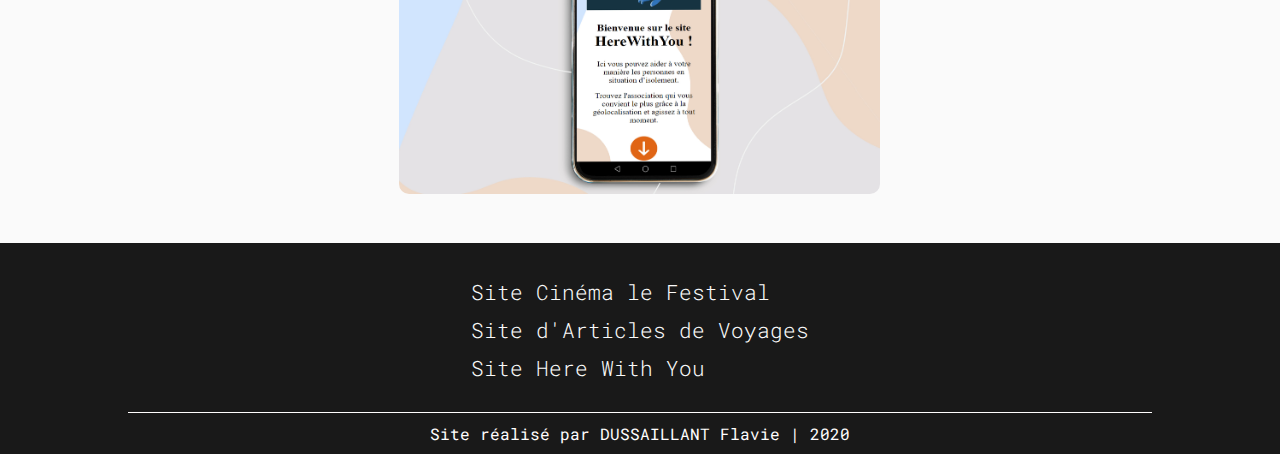
==== commit c0d04646: "compression images" ====
--- a/index.html
+++ b/index.html
@@ -44,7 +44,7 @@
             <div class="container1">
                 <div class="element">
                     <a href="sitecinema.html">
-                        <img class="image" src="image/cinema.jpg" alt="Site le Cinéma le Festival dans un ordinateur portable" />
+                        <img class="image" src="./image/cinema.jpg" alt="Site le Cinéma le Festival dans un ordinateur portable" />
                         <div class="overlay">
                             <div class="text">
                                 <h2 class="index">Site Cinéma le Festival</h2>
@@ -57,7 +57,7 @@
             <div class="container1">
                 <div class="element">
                     <a href="sitevoyage.html">
-                        <img class="image" src="image/voyage.jpg" alt="Site d'article de voyage dans un ordinateur portable" />
+                        <img class="image" src="./image/voyage.jpg" alt="Site d'article de voyage dans un ordinateur portable" />
                         <div class="overlay">
                             <div class="text">
                                 <h2 class="index">Site d'article de voyage</h2>
@@ -70,7 +70,7 @@
             <div class="container1">
                 <div class="element ">
                     <a href="maindanslamain.html">
-                        <img class="image" src="image/maindanslamain.jpg" alt="Site Here With You version mobile" />
+                        <img class="image" src="./image/maindanslamain.jpg" alt="Site Here With You version mobile" />
                         <div class="overlay">
                             <div class="text">
                                 <h2 class="index">Site Here With You</h2>
@@ -131,7 +131,7 @@
             <div class="colonnedouble">
                 <div class="colonne">
                     <a href="sitecinema.html">Site Cinéma le Festival</a>
-                    <a href="sitevoyage.html">Site d'Article de voyage</a>
+                    <a href="sitevoyage.html">Site d'Articles de Voyages</a>
                     <a href="maindanslamain.html">Site Here With You</a>
                 </div>
                 <!--
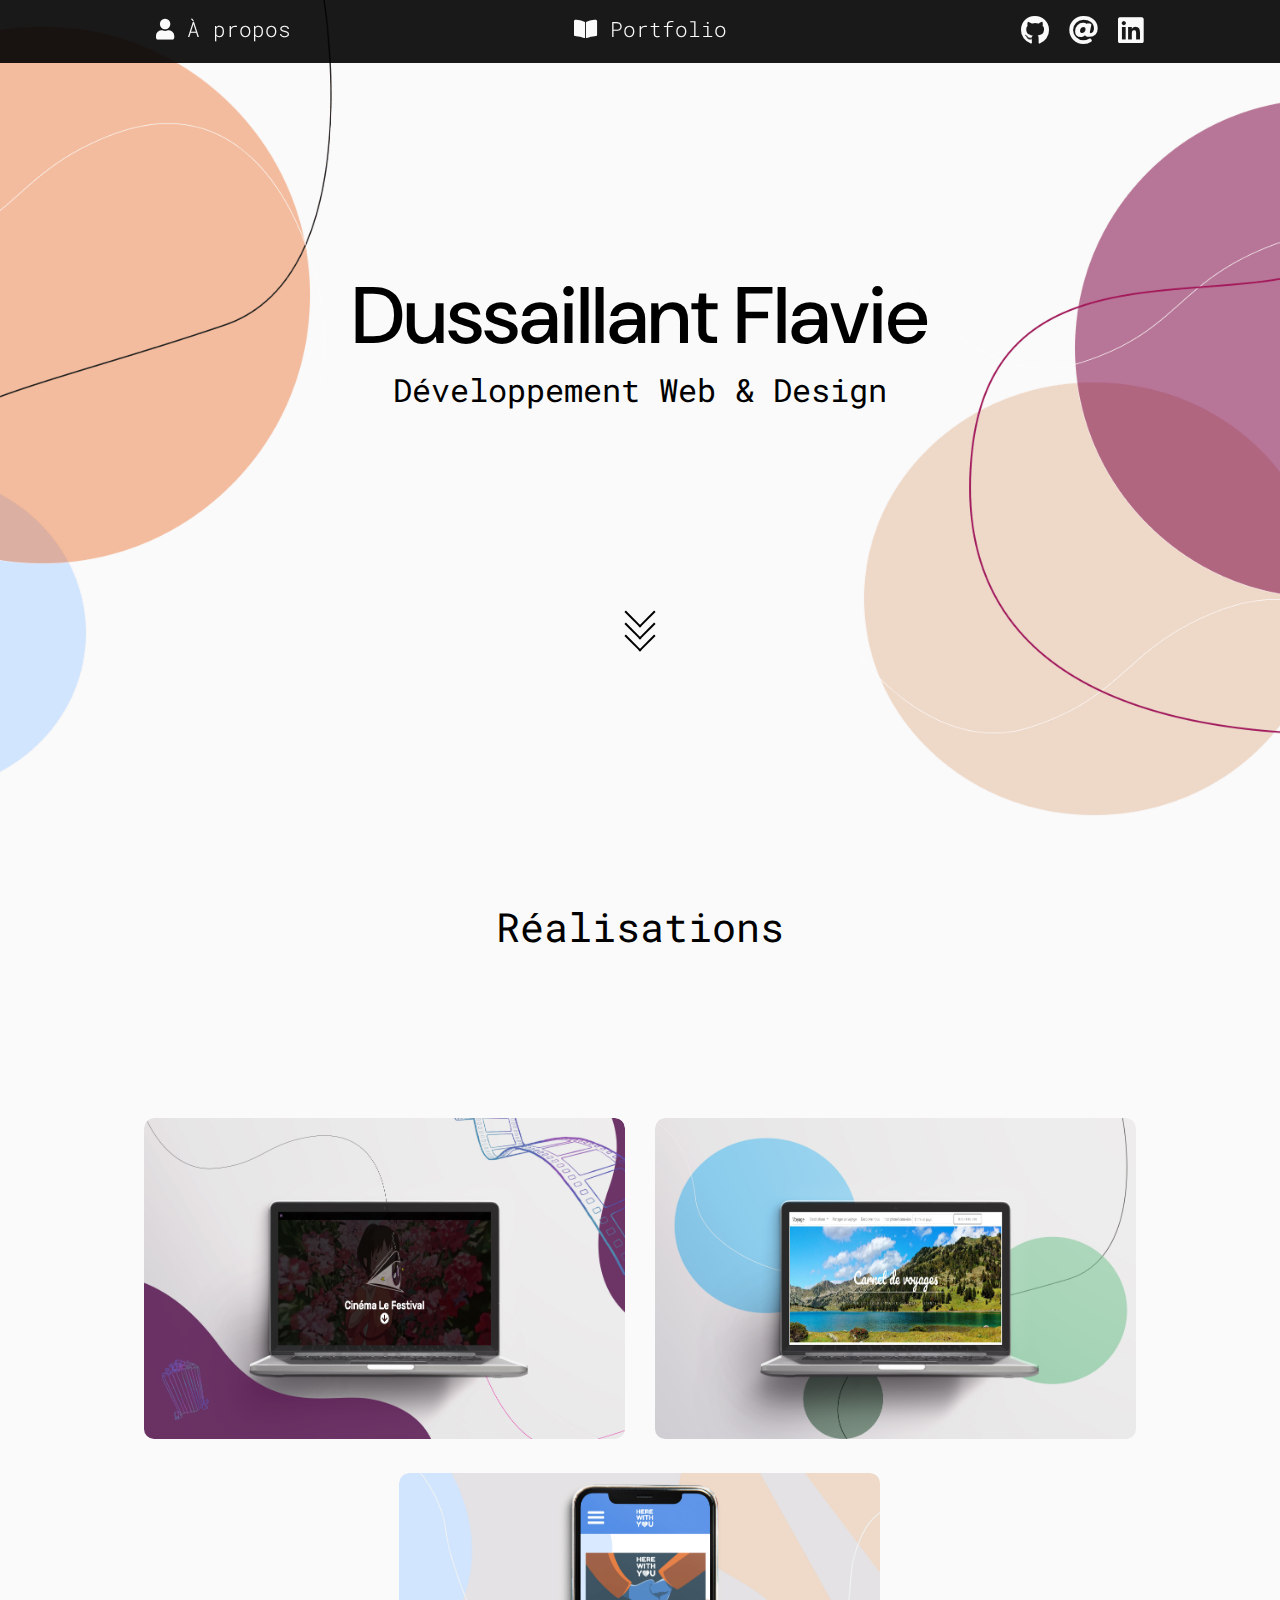
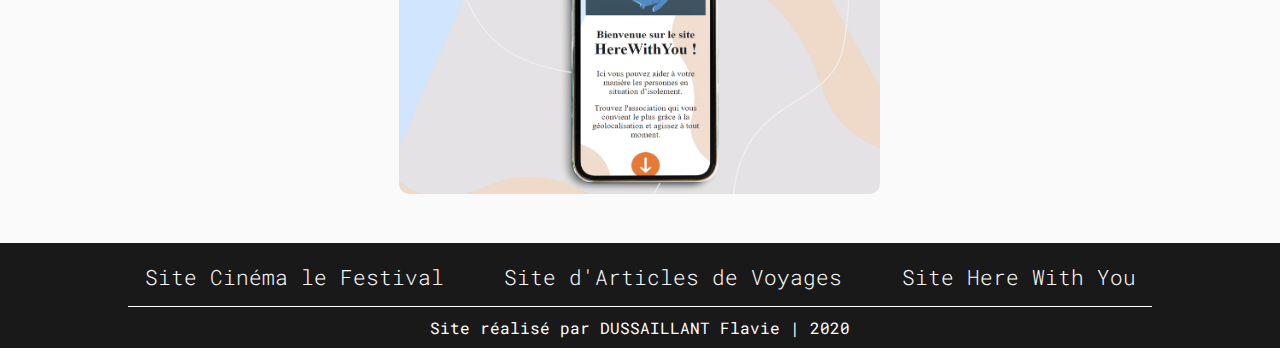
==== commit 2aeea486: "hover images modis" ====
--- a/index.html
+++ b/index.html
@@ -12,21 +12,21 @@
 <body>
     <header>
         <nav class="menu">
-            <div class="navup">
+            <div class="navup cl-effect-4">
                 <a href="apropos.html"><i class="fas fa-user"></i> À propos</a>
                 <a href="index.html"><i class="fas fa-book-open"></i> Portfolio</a>
             </div>
             <div class="logonav">
                 <a href="https://github.com/flavie25"><i class="fab fa-github"></i></a>
                 <a href="mailto:flavie.dussaillant@mmibordeaux.com"><i class="fas fa-at"></i></a>
-                <a href="http://www.linkedin.com/in/flavie-dussaillant-998066182"><i class="fab fa-linkedin"></i></a>
+                <a href="https://www.linkedin.com/in/flavie-dussaillant/"><i class="fab fa-linkedin"></i></a>
             </div>
         </nav>
     </header>
 
     <main>
         <div class="accueilback">
-            <img class="backgrounddesk" src="./image/accueil1.png" alt="">
+            <img class="backgrounddesk" src="./image/accueil1.png" alt="Fond accueil">
             <img class="backgroundmobile" src="./image/fondmobile.jpg" alt="">
             <div class="textaccueil">
                 <h1>Dussaillant Flavie</h1>
@@ -60,7 +60,7 @@
                         <img class="image" src="./image/voyage.jpg" alt="Site d'article de voyage dans un ordinateur portable" />
                         <div class="overlay">
                             <div class="text">
-                                <h2 class="index">Site d'article de voyage</h2>
+                                <h2 class="index">Site d'Articles de voyages</h2>
                                 Cliquez pour en savoir plus
                             </div>
                         </div>
@@ -129,7 +129,7 @@
     <footer>
         <div class="lien">
             <div class="colonnedouble">
-                <div class="colonne">
+                <div class="colonne ">
                     <a href="sitecinema.html">Site Cinéma le Festival</a>
                     <a href="sitevoyage.html">Site d'Articles de Voyages</a>
                     <a href="maindanslamain.html">Site Here With You</a>
--- a/index.css
+++ b/index.css
@@ -25,10 +25,11 @@
 }
 
 
-/*header*/
+/*Navbar*/
 
 i {
     color: inherit;
+    transition: ease-in-out 0.1s;
 }
 
 i.fab.fa-youtube {
@@ -37,7 +38,7 @@
 
 .menu {
     display: flex;
-    justify-content: space-around;
+    justify-content: space-between;
     background-color: rgba(0, 0, 0, 0.9);
     width: 100vw;
     height: auto;
@@ -46,7 +47,7 @@
     right: 0;
     font-family: 'Roboto Mono', monospace;
     font-weight: 300;
-    padding: 10px;
+    padding: 15px;
     position: fixed;
     z-index: 10;
 }
@@ -54,8 +55,8 @@
 .menu a {
     text-decoration: none;
     color: rgb(250, 250, 250);
-    margin: 5px 50px 0px 0px;
-    font-size: 1.2em;
+    font-size: 1.3em;
+    position: relative;
 }
 
 .navup {
@@ -67,7 +68,12 @@
 .logonav {
     display: flex;
     justify-content: center;
+    align-items: center;
     flex: 1;
+}
+
+.logonav a {
+    margin: 0 10px;
 }
 
 .logonav i {
@@ -75,18 +81,11 @@
 }
 
 .titre {
-    margin: 100px 0px;
-}
-
-.textaccueil h1 {
-    font-family: 'DM Sans', sans-serif;
-    font-size: 5em;
-    margin: 0;
-}
-
-.textaccueil h2 {
-    font-size: 2em;
-}
+    margin: 100px 10px;
+}
+
+
+/*Accueil*/
 
 .accueilback {
     display: flex;
@@ -116,6 +115,19 @@
     align-items: center;
     flex-direction: column;
 }
+
+.textaccueil h1 {
+    font-family: 'DM Sans', sans-serif;
+    font-size: 5em;
+    margin: 0;
+}
+
+.textaccueil h2 {
+    font-size: 2em;
+}
+
+
+/*Flèches Accueil*/
 
 .box {
     margin-top: 200px;
@@ -154,6 +166,39 @@
 }
 
 
+/*Animation navbar*/
+
+.cl-effect-4 a {
+    padding: 0 0 5px;
+}
+
+.cl-effect-4 a::after {
+    position: absolute;
+    top: 100%;
+    left: 0;
+    width: 100%;
+    height: 1px;
+    background: rgb(255, 163, 87);
+    content: '';
+    opacity: 0;
+    -webkit-transition: height 0.3s, opacity 0.3s, -webkit-transform 0.3s;
+    -moz-transition: height 0.3s, opacity 0.3s, -moz-transform 0.3s;
+    transition: height 0.3s, opacity 0.3s, transform 0.3s;
+    -webkit-transform: translateY(-10px);
+    -moz-transform: translateY(-10px);
+    transform: translateY(-10px);
+}
+
+.cl-effect-4 a:hover::after,
+.cl-effect-4 a:focus::after {
+    height: 1px;
+    opacity: 1;
+    -webkit-transform: translateY(0px);
+    -moz-transform: translateY(0px);
+    transform: translateY(0px);
+}
+
+
 /*Text*/
 
 h1 {
@@ -192,22 +237,16 @@
     color: black;
     font-family: 'Roboto Mono', monospace;
     font-weight: 300;
+    transition: ease-in-out 0.2s;
 }
 
 a:hover {
     color: rgb(255, 163, 87);
-}
-
-.textexplicatif {
-    display: flex;
-    justify-content: center;
-    width: auto;
-    margin: 25px 15px 40px 15px;
-}
-
-.textexplicatif p {
-    text-align: center;
-    width: 60%;
+    transition: ease-in-out 0.2s;
+}
+
+.colonne a:hover {
+    color: rgb(255, 163, 87);
 }
 
 
@@ -296,74 +335,6 @@
 }
 
 
-/*Index
-
-.wrapper {
-    display: flex;
-    justify-content: space-between;
-    flex-wrap: wrap;
-    margin: auto;
-    margin-top: 100px;
-    width: 80%;
-}
-
-.container1 {
-    width: 45%;
-    height: auto;
-}
-
-.image {
-    object-fit: contain;
-    margin: 0;
-    width: 100%;
-    height: 100%;
-}*/
-
-
-/* Index Hover : Effet sur image
-
-.element {
-    position: relative;
-    width: 100%;
-    height: auto;
-    margin: auto;
-    height: auto;
-}
-
-.overlay {
-    position: absolute;
-    display: flex;
-    justify-content: center;
-    align-items: center;
-    transition: 0.5s;
-    background-color: rgba(0, 0, 0, 0.6);
-    width: 100%;
-    height: 100%;
-    bottom: 0;
-    left: 0;
-    right: 0;
-    overflow: hidden;
-    opacity: 0;
-}
-
-.text {
-    position: absolute;
-    color: white;
-    font-family: 'Roboto Mono', monospace;
-    font-size: 1.5em;
-    text-align: center;
-    opacity: 0;
-}
-
-.element:hover .overlay {
-    opacity: 1;
-}
-
-.element:hover .text {
-    opacity: 1;
-}*/
-
-
 /*Site Cinéma et Voyage*/
 
 .partie {
@@ -393,6 +364,9 @@
 
 .missionimage {
     width: 100%;
+    display: flex;
+    margin: auto;
+    justify-content: center;
 }
 
 .missiontext {
@@ -483,12 +457,6 @@
     margin: 100px 70px 100px 70px;
 }
 
-
-/*.presentationtext {
-    width: 50%;
-    margin-top: 50px;
-}*/
-
 .pres1 {
     font-family: 'Roboto Mono', monospace;
     font-weight: 400;
@@ -526,27 +494,6 @@
 
 
 /*Vidéos*/
-
-.videocinema {
-    display: flex;
-    flex-wrap: wrap;
-    justify-content: center;
-    align-items: center;
-    width: 30%;
-    height: 70%;
-    margin: auto;
-    margin-bottom: 20px;
-}
-
-.fullscreen-video {
-    width: 100%;
-    height: auto;
-    padding: 0;
-    object-fit: contain;
-    margin: auto;
-    display: flex;
-    justify-content: center;
-}
 
 .videocinema1 {
     display: flex;
@@ -587,15 +534,14 @@
 .colonne {
     display: flex;
     justify-content: left;
-    flex-direction: column;
+}
+
+.colonne a {
+    margin: 0 30px;
 }
 
 .colonnedouble {
     display: flex;
-}
-
-.colonnedouble .colonne {
-    margin: 10px;
 }
 
 .ligne {
@@ -621,7 +567,11 @@
 .CV {
     display: flex;
     justify-content: space-around;
-    align-items: center;
+    align-self: flex-start;
+}
+
+.btnfooter {
+    display: flex;
 }
 
 .btn {
@@ -726,7 +676,10 @@
         font-size: 2em;
     }
     h2 {
-        font-size: 1.2em;
+        font-size: 1.6em;
+    }
+    p {
+        font-size: 0.9em;
     }
     .text {
         font-size: 1em;
@@ -756,7 +709,13 @@
     .wrapper {
         margin: auto;
         margin-top: 80px;
+        margin-bottom: 80px;
         width: 90%;
+    }
+    .container1 {
+        width: 85%;
+        height: auto;
+        margin: 10px 0px;
     }
     .videocinema {
         width: 60%;
@@ -773,6 +732,19 @@
     }
     .textaccueil h2 {
         font-size: 2em;
+    }
+    .mission {
+        flex-direction: column;
+    }
+    .missionimage {
+        width: 80%;
+        margin-bottom: 10px;
+    }
+    .titre {
+        margin: 100px 0 0 20px;
+    }
+    .colonne {
+        flex-direction: column;
     }
 }
 
@@ -786,6 +758,7 @@
         align-items: center;
         width: 90%;
         margin-top: 40px;
+        margin-bottom: 40px;
     }
     .container1 {
         width: 100%;
@@ -794,13 +767,13 @@
     }
     h1 {
         font-size: 1.5em;
-        margin: 0;
+        margin: 0 5px;
     }
     h2 {
         font-size: 1.5em;
     }
     p {
-        font-size: 0.8em;
+        font-size: 0.7em;
     }
     .textexplicatif p {
         width: 100%;
@@ -815,6 +788,12 @@
     .image11 {
         width: 90%;
         height: 100%;
+        margin-top: 30px;
+    }
+    .imagemdm {
+        width: 70%;
+        height: 100%;
+        margin-top: 20px;
     }
     .containercover {
         flex-direction: column;
@@ -843,19 +822,22 @@
     .menu {
         flex-direction: column;
         align-items: center;
+        justify-content: center;
+        width: auto;
     }
     .navup {
         display: flex;
         flex-direction: row;
     }
     .menu a {
-        font-size: 0.9em;
+        font-size: 1em;
+        margin: 5px 10px;
     }
     .lien {
         flex-direction: column;
     }
     .lien a {
-        font-size: 0.9em;
+        font-size: 1em;
     }
     .videocinema {
         width: 80%;
@@ -899,9 +881,6 @@
         width: 100%;
         display: block;
     }
-    .mission {
-        flex-direction: column;
-    }
     .colonnedouble {
         flex-direction: column;
     }
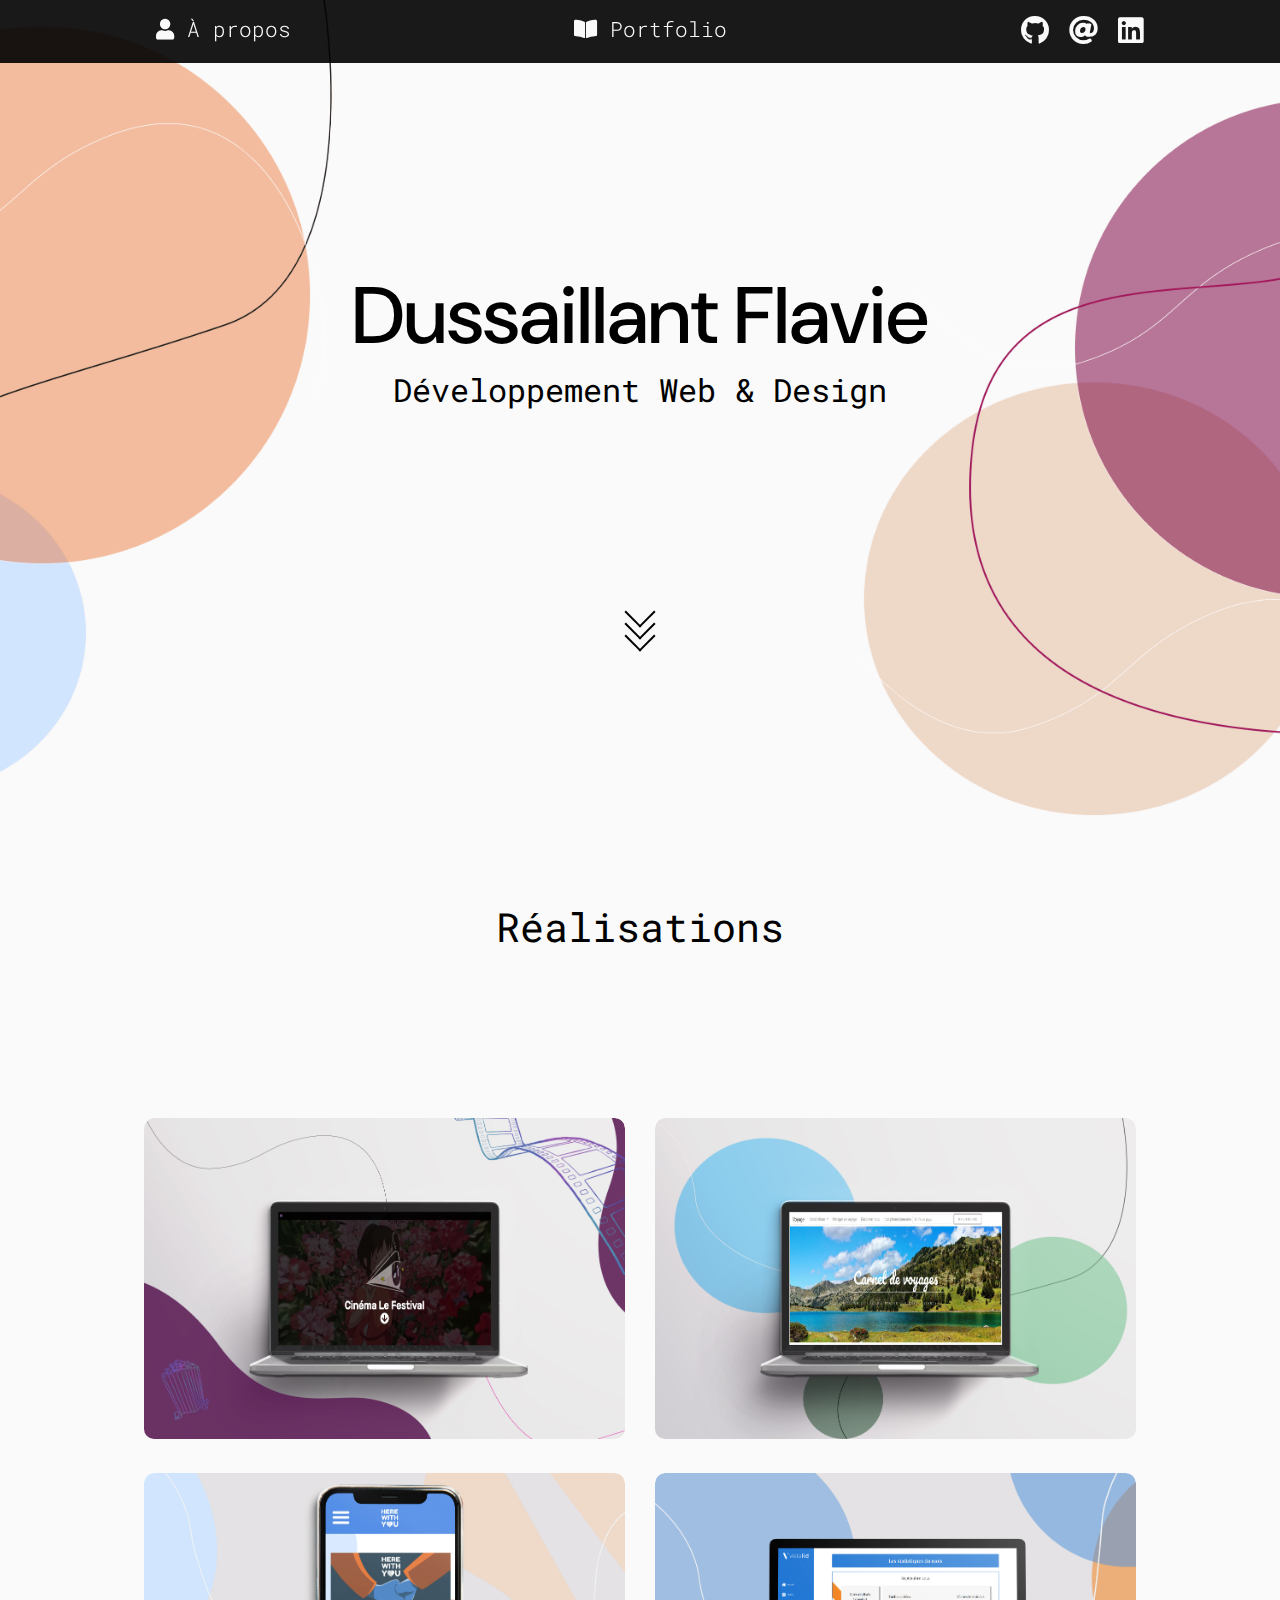
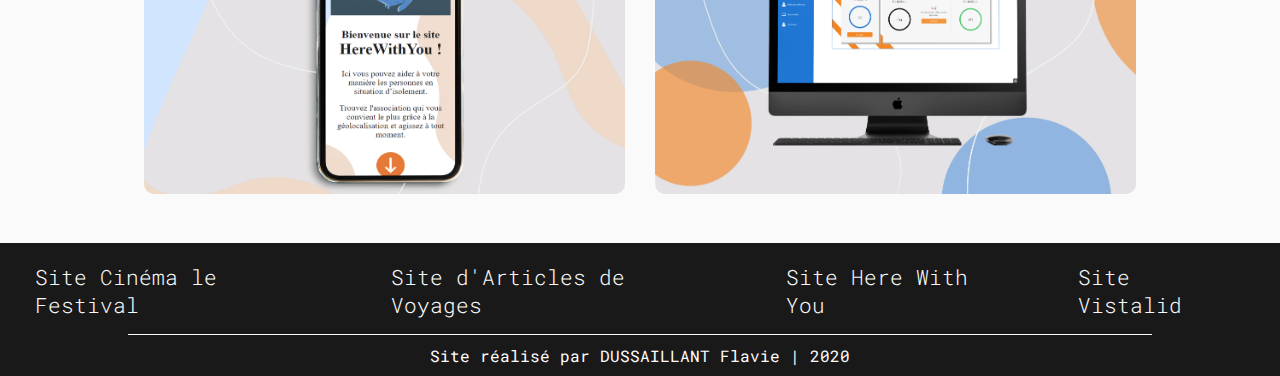
==== commit ec25e8ce: "page vistalid" ====
--- a/index.html
+++ b/index.html
@@ -80,22 +80,22 @@
                     </a>
                 </div>
             </div>
-            <!--
+
             <div class="container1">
                 <div class="element ">
-                    <a href="blogart.html">
-                        <img class="image" src="image/maindanslamain.jpg" alt="Cover de l'album de l'artiste eminem dans un téléphone sur Spotify" />
+                    <a href="symfony.html">
+                        <img class="image" src="image/ordi_vistalid.jpg" alt="Site avec les statiques de l'entreprise" />
                         <div class="overlay">
                             <div class="text">
-                                <h2 class="index">Site Face Cachées de Bordeaux</h2>
+                                <h2 class="index">Site back-office pour Vistalid</h2>
                                 Cliquez pour en savoir plus
                             </div>
                         </div>
                     </a>
                 </div>
             </div>
-          
 
+            <!-- 
             <div class="container1">
                 <div class="element ">
                     <a href="cover.html">
@@ -133,6 +133,7 @@
                     <a href="sitecinema.html">Site Cinéma le Festival</a>
                     <a href="sitevoyage.html">Site d'Articles de Voyages</a>
                     <a href="maindanslamain.html">Site Here With You</a>
+                    <a href="symfony.html">Site Vistalid</a>
                 </div>
                 <!--
                 <div class="ligne"></div>
--- a/index.css
+++ b/index.css
@@ -461,7 +461,7 @@
     font-family: 'Roboto Mono', monospace;
     font-weight: 400;
     text-align: left;
-    font-size: 1.2em;
+    font-size: 1.1em;
     align-items: center;
 }
 
@@ -585,6 +585,8 @@
     transition: ease-out 0.3s;
     position: relative;
     z-index: 1;
+    font-family: 'Roboto Mono', monospace;
+    font-weight: 400;
 }
 
 .btn:hover {
@@ -615,6 +617,7 @@
 .title {
     text-align: left;
     font-size: 2em;
+    font-weight: 400;
 }
 
 .icon {
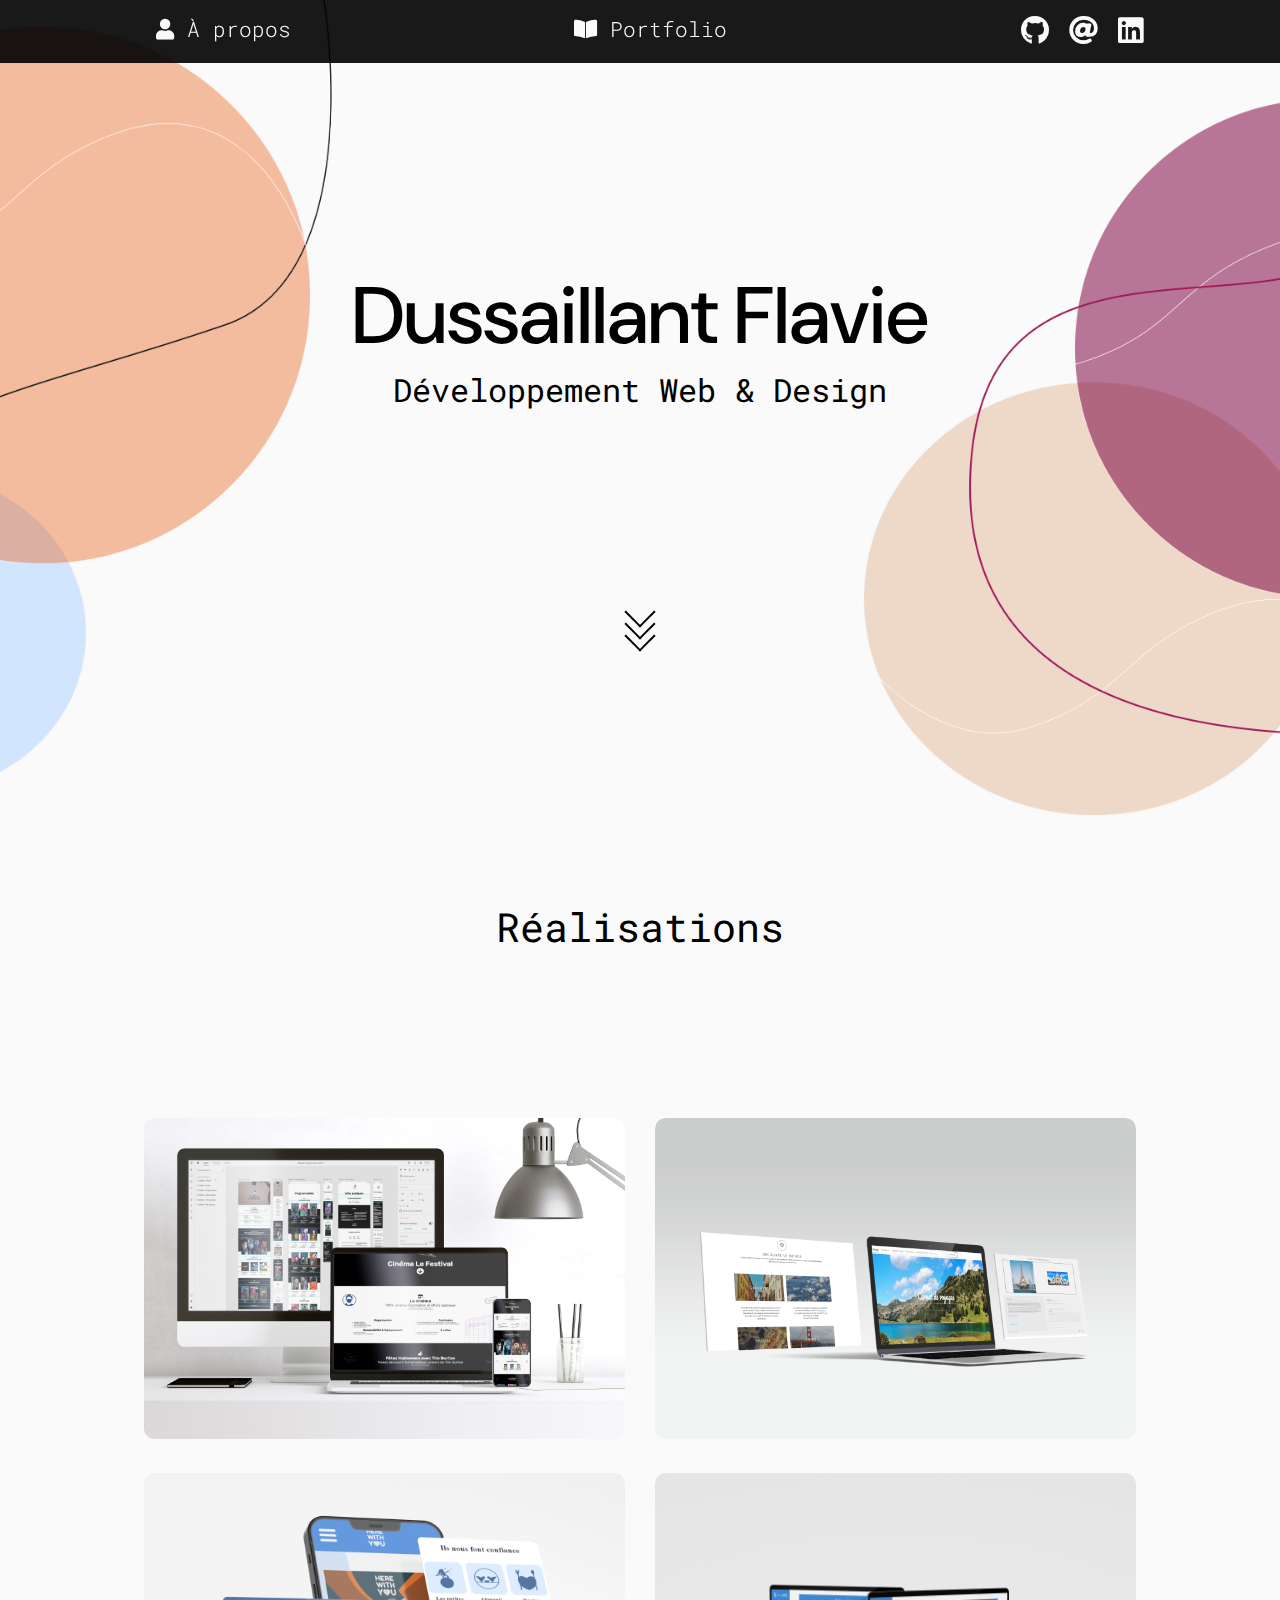
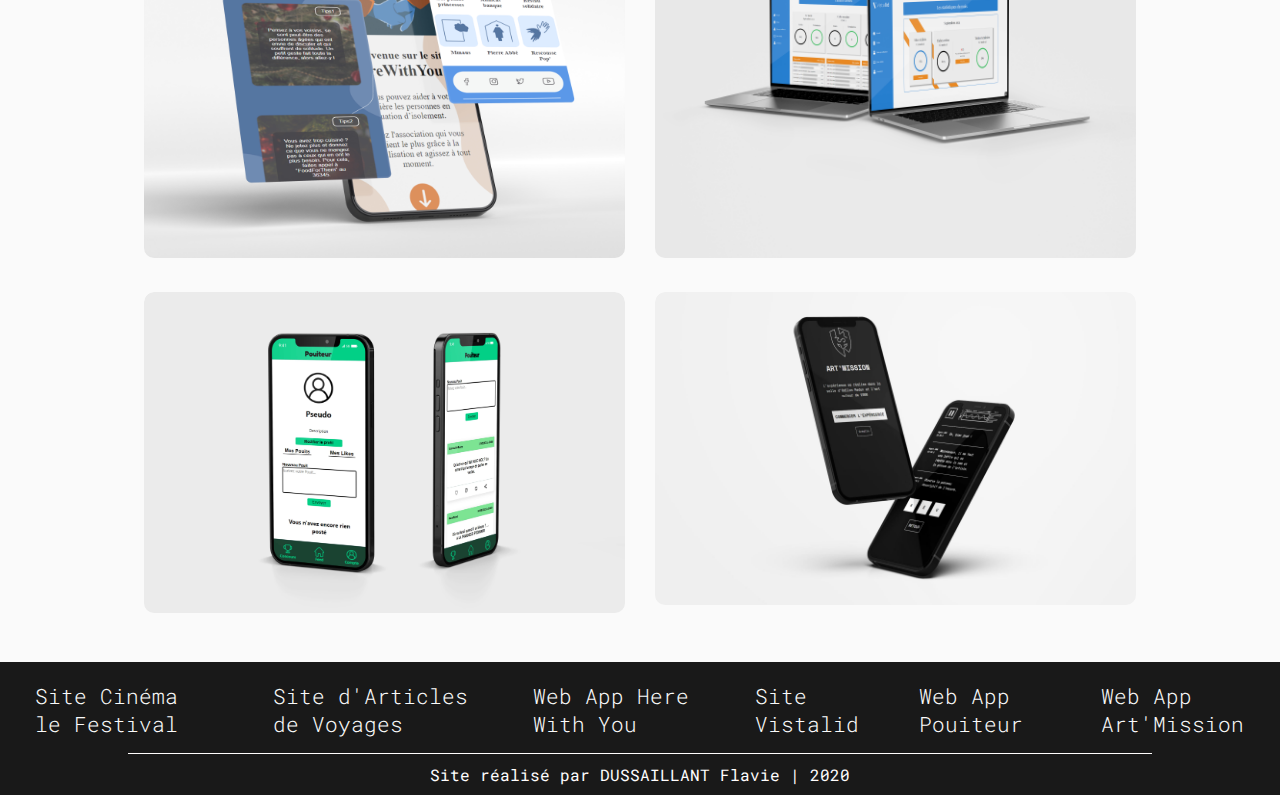
==== commit 1984d4bf: "mise à jour 2022" ====
--- a/index.html
+++ b/index.html
@@ -44,7 +44,7 @@
             <div class="container1">
                 <div class="element">
                     <a href="sitecinema.html">
-                        <img class="image" src="./image/cinema.jpg" alt="Site le Cinéma le Festival dans un ordinateur portable" />
+                        <img class="image" src="./image/cine.jpg" alt="Site le Cinéma le Festival dans un ordinateur portable" />
                         <div class="overlay">
                             <div class="text">
                                 <h2 class="index">Site Cinéma le Festival</h2>
@@ -57,7 +57,7 @@
             <div class="container1">
                 <div class="element">
                     <a href="sitevoyage.html">
-                        <img class="image" src="./image/voyage.jpg" alt="Site d'article de voyage dans un ordinateur portable" />
+                        <img class="image" src="./image/voyage.png" alt="Site d'article de voyage dans un ordinateur portable" />
                         <div class="overlay">
                             <div class="text">
                                 <h2 class="index">Site d'Articles de voyages</h2>
@@ -70,10 +70,10 @@
             <div class="container1">
                 <div class="element ">
                     <a href="maindanslamain.html">
-                        <img class="image" src="./image/maindanslamain.jpg" alt="Site Here With You version mobile" />
+                        <img class="image" src="./image/mdm.jpg" alt="Web application Here With You" />
                         <div class="overlay">
                             <div class="text">
-                                <h2 class="index">Site Here With You</h2>
+                                <h2 class="index">Web App Here With You</h2>
                                 Cliquez pour en savoir plus
                             </div>
                         </div>
@@ -84,7 +84,7 @@
             <div class="container1">
                 <div class="element ">
                     <a href="symfony.html">
-                        <img class="image" src="image/ordi_vistalid.jpg" alt="Site avec les statiques de l'entreprise" />
+                        <img class="image" src="image/vista.jpg" alt="Site avec les statiques de l'entreprise" />
                         <div class="overlay">
                             <div class="text">
                                 <h2 class="index">Site back-office pour Vistalid</h2>
@@ -94,15 +94,13 @@
                     </a>
                 </div>
             </div>
-
-            <!-- 
             <div class="container1">
                 <div class="element ">
-                    <a href="cover.html">
-                        <img class="image" src="image/telephone.jpg" alt="Cover de l'album de l'artiste eminem dans un téléphone sur Spotify" />
+                    <a href="reactpouiteur.html">
+                        <img class="image" src="image/pouiteur.jpg" alt="Web application Twitter Like: Pouiteur" />
                         <div class="overlay">
                             <div class="text">
-                                <h2 class="index">Cover d'album d'Eminem</h2>
+                                <h2 class="index">Web APP Pouiteur</h2>
                                 Cliquez pour en savoir plus
                             </div>
                         </div>
@@ -111,18 +109,17 @@
             </div>
             <div class="container1">
                 <div class="element ">
-                    <a href="motiondesign.html">
-                        <img class="image" src="image/ordiyoutube.jpg" alt="Cover de l'album de l'artiste eminem dans un téléphone sur Spotify" />
+                    <a href="artmission.html">
+                        <img class="image" src="image/art_mission_tel.jpg" alt="Web application Art'Mission" />
                         <div class="overlay">
                             <div class="text">
-                                <h2 class="index">Motion Design</h2>
+                                <h2 class="index">Web APP Art'Mission</h2>
                                 Cliquez pour en savoir plus
                             </div>
                         </div>
                     </a>
                 </div>
             </div>
-              -->
         </div>
     </main>
 
@@ -132,16 +129,13 @@
                 <div class="colonne ">
                     <a href="sitecinema.html">Site Cinéma le Festival</a>
                     <a href="sitevoyage.html">Site d'Articles de Voyages</a>
-                    <a href="maindanslamain.html">Site Here With You</a>
+                    <a href="maindanslamain.html">Web App Here With You</a>
                     <a href="symfony.html">Site Vistalid</a>
                 </div>
-                <!--
-                <div class="ligne"></div>
-                <div class="colonne">
-                    <a href="cover.html">Cover d'album d'Eminem</a>
-                    <a href="motiondesign.html">Motion Design</a>
+                <div class="colonne ">
+                    <a href="reactpouiteur.html">Web App Pouiteur</a>
+                    <a href="artmission.html">Web App Art'Mission</a>
                 </div>
-                -->
             </div>
         </div>
         <div class="lignefooter"></div>
--- a/index.css
+++ b/index.css
@@ -407,6 +407,14 @@
     margin-bottom: 20px;
 }
 
+.websitelink{
+    text-decoration: none;
+    color: black;
+    font-family: 'Roboto Mono', monospace;
+    font-weight: 400;
+    font-size: 1em;
+}
+
 .image11 {
     margin-top: 10px;
     width: 30%;
@@ -425,6 +433,12 @@
     margin-top: 15px;
     padding: 0;
     object-fit: contain;
+}
+
+.imgMobile{
+    margin-top: 10px;
+    width: 20%;
+    height: 100%;
 }
 
 
@@ -798,6 +812,11 @@
         height: 100%;
         margin-top: 20px;
     }
+    .imgMobile{
+        width: 60%;
+        height: 100%;
+        margin-top: 20px;
+    }
     .containercover {
         flex-direction: column;
         justify-content: center;
